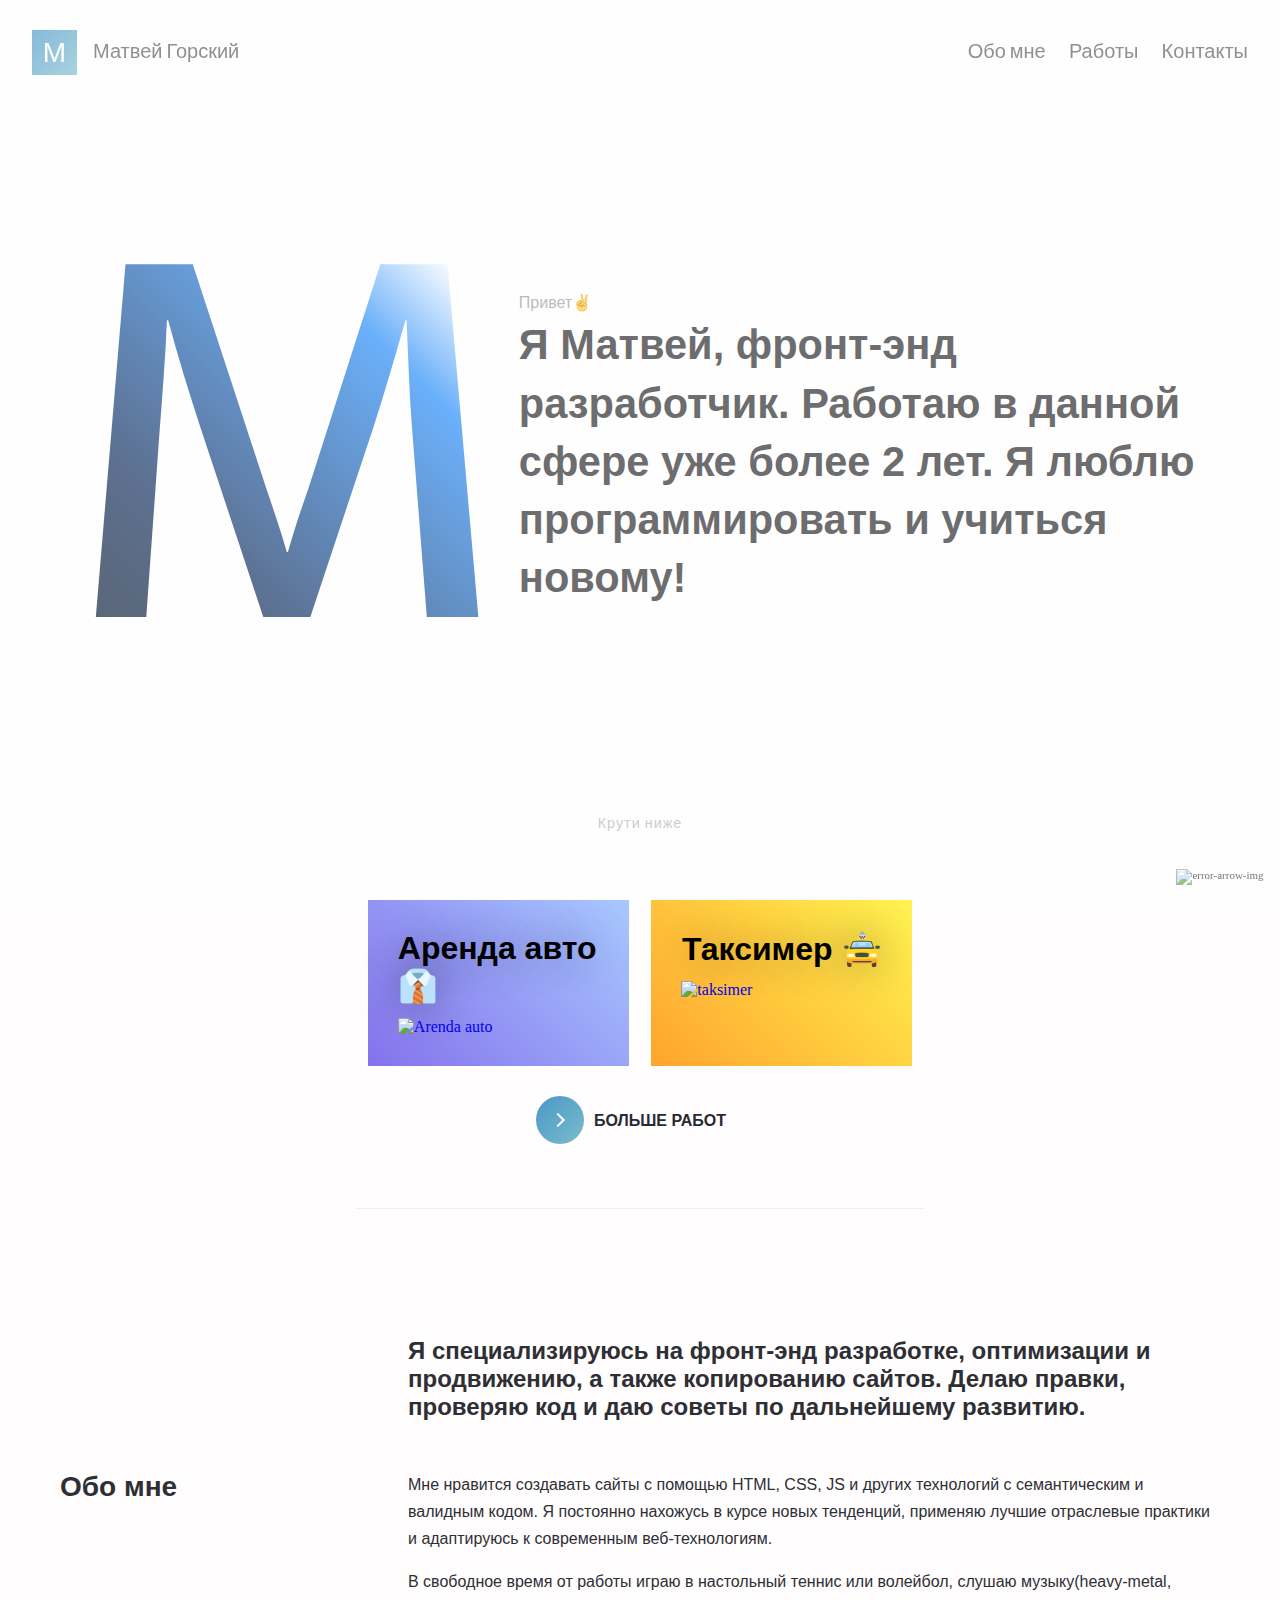
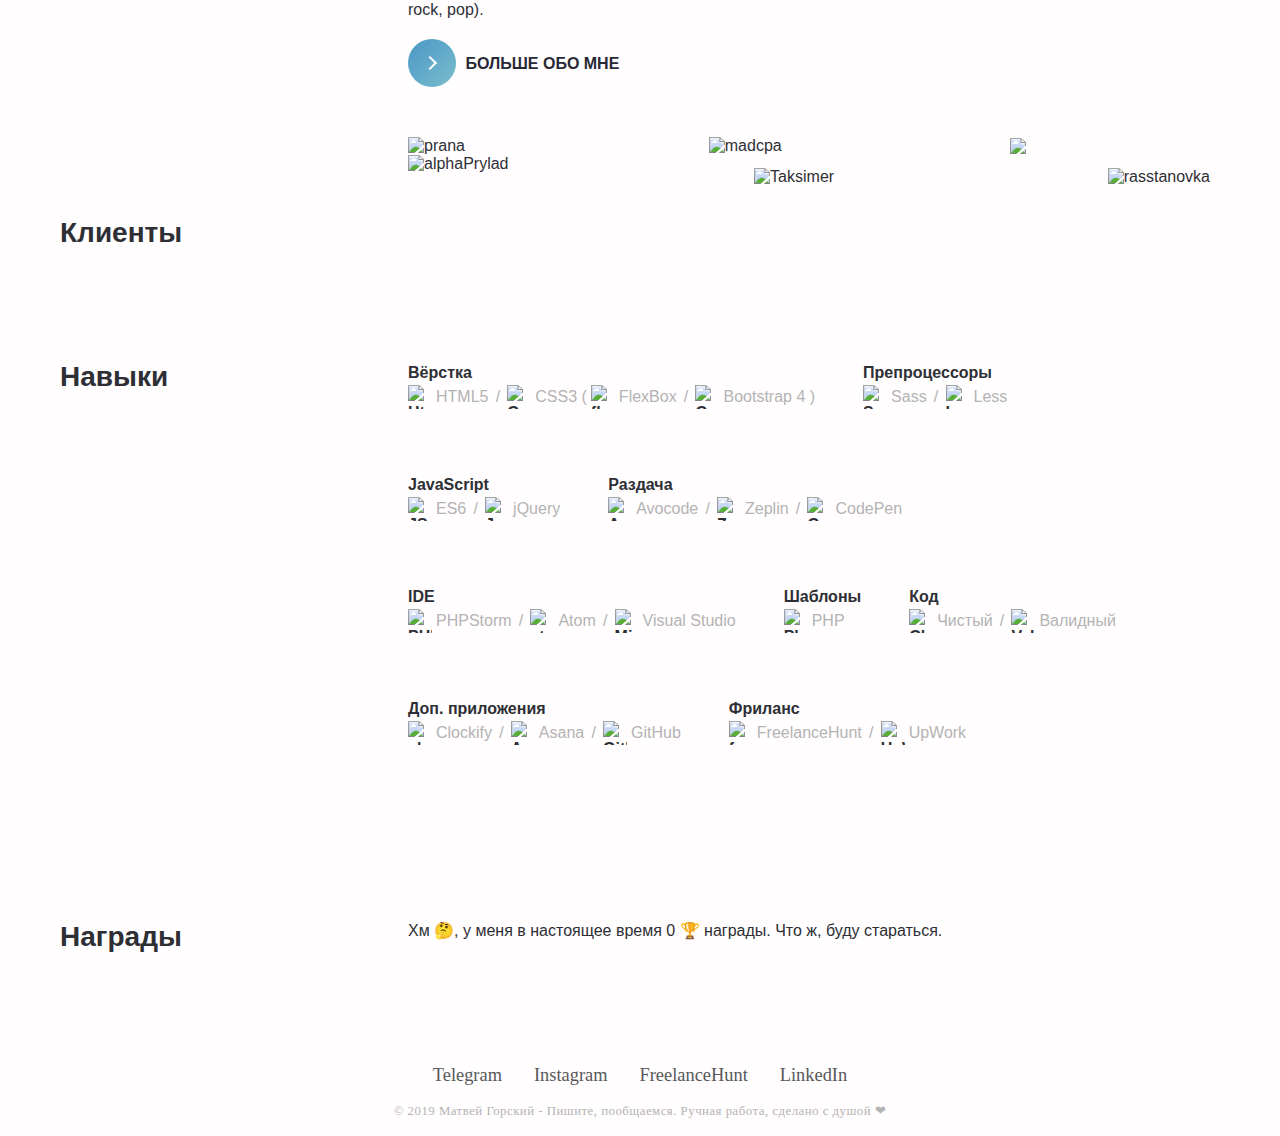
==== index.html @ 9aa13c9b "Update index.html" ====
<!DOCTYPE html>
<html lang="en">
<head>
    <meta charset="UTF-8">
    <meta name="viewport" content="width=device-width, initial-scale=1.0">
    <meta http-equiv="X-UA-Compatible" content="ie=edge">
    <title>Matvey Gorskiy</title>
    <link rel="stylesheet" href="js/animation/revealator.css">
    <link rel="stylesheet" href="styles/css/main.css">
    <script src="https://ajax.googleapis.com/ajax/libs/jquery/1.11.0/jquery.min.js"></script>   
    <script>
    $(window).on('load', function () {
    $preloader = $('.preloader-main'),
    $loader = $preloader.find('.preloader');
    $loader.fadeOut();
    $preloader.delay(350).fadeOut('slow');
  });
    </script>

    <script src="js/main.js"></script> 
</head>
<body>
    <div class="preloader-main">
        <div class="preloader">
            <div class="item-1"></div>
            <div class="item-2"></div>
            <div class="item-3"></div>
            <div class="item-4"></div>
            <div class="item-5"></div>
        </div>
    </div>
              
    <div class="container"> 
        <section class="main-section">
            <header class="header" id="header">
                <div class="logo revealator-slideright revealator-delay2">
                    <a href="index.html" class="logo_link header_link">
                        <div class="logo_image">
                            <span >M</span>
                        </div>
                        <p class="logo_name">Матвей <span class="logo-name__hidden">Горский</span></p>
                    </a>
                </div>
                <nav class="nav revealator-slideleft revealator-delay2">
                    <ul class="nav-ul">
                        <li class="nav-ul_item"><a class="nav-ul_link header_link" href="about.html">Обо мне</a></li>
                        <li class="nav-ul_item"><a class="nav-ul_link header_link" href="works.html">Работы</a></li>
                        <li class="nav-ul_item"><a class="nav-ul_link header_link" href="contact.html">Контакты</a></li>
                    </ul>
                </nav>
            </header>
            <section class="section section-main">
                <div class="sign revealator-slidedown revealator-once revealator-delay4">
                    <span class="sign__word">M</span>
                </div>
                <div class="section-main_text-block revealator-slideup revealator-delay8">
                    <p class="text-grey">Привет✌️</p>
                    <p class="section-main_text">Я Матвей, фронт-энд разработчик. Работаю в данной сфере уже более 2 лет. Я люблю программировать и учиться новому!</p>
                </di v>
                <p class="scroll-down-text text-grey">Крути ниже</p>
            </section>
           
        </section>
        <section class="section-portfolio">
            
            <div class="works">
                <div class="works_item works_item__dark revealator-slidedown revealator-once">
                    <a href="http://arendauto.zzz.com.ua/" target="_blank" class="works-link">
                        <h3 class="works_describe">Аренда авто 👔</h3>
                        <img class="image-portfolio image-portfolio-first" src="img/laptop.png" alt="Arenda auto">
                    </a>
                </div>
                 <div class="works_item works_item__light revealator-slidedown revealator-once">
                    <a href="http://taksimerr.zzz.com.ua/" target="_blank" class="works-link">
                        <h3 class="works_describe">Таксимер 🚖</h3>
                        <img class="image-portfolio image-portfolio-sec" src="img/s-portf.png" alt="taksimer">
                    </a>
                </div>
            </div>
            <button class="learn-more revealator-slideleft revealator-delay# revealator-once">
                <div class="circle">
                <span class="icon arrow"></span>
                </div>
                <a href="works.html" class="button-text">Больше работ</a>
            </button> 
        </section>
        <section class="info">
            <article class="info-item specialise revealator-slidedown revealator-once">
                <h2>Я специализируюсь на фронт-энд разработке, оптимизации и продвижению, а также копированию сайтов. Делаю правки, проверяю код и даю советы по дальнейшему развитию.</h2>
            </article>
            <article class="info-item info-item-about">
                <div class="info-headline">
                    <h3 class="info-headline_text">Обо мне</h3>
                </div>
                <div class="info-content revealator-slidedown revealator-once">
                    <p class="info-content_text">Мне нравится создавать сайты с помощью HTML, CSS, JS и других технологий с семантическим и валидным кодом. Я постоянно нахожусь в курсе новых тенденций, применяю лучшие отраслевые практики и адаптируюсь к современным веб-технологиям.</p>
                    <p class="info-content_text">В свободное время от работы играю в настольный теннис или волейбол, слушаю музыку(heavy-metal, rock, pop).</p>
                    <button class="learn-more button-about revealator-slidedown revealator-once">
                        <div class="circle">
                        <span class="icon arrow"></span>
                        </div>
                        <a href="about.html" class="button-text">Больше обо мне</a>
                    </button> 
                </div>
            </article>
            <article class="info-item info-item__padding">
                <div class="info-headline">
                    <h3 class="info-headline_text info-headline_text-clients">Клиенты</h3>
                </div>
                <div class="info-content">
                    <div class="info-clients revealator-slidedown revealator-once">
                        <img class="clients-image" src="img/logo-dark.svg" alt="prana">
                        <img class="clients-image" src="img/madcpa.png" alt="madcpa">
                        <img class="clients-image" src="img/freelancehunt-ru-ua.png">
                    </div>
                    <div class="info-clients revealator-slidedown revealator-once">
                        <img class="clients-image alphaprylad-image" src="img/alphaPrylad.png" alt="alphaPrylad">
                        <img class="clients-image" src="img/taksimer.png" alt="Taksimer">
                        <img class="clients-image clients-image__w-auto" src="img/rasstanovka.png" alt="rasstanovka">
                    </div>  
                </div>
            </article>
            <article class="info-item info-item__padding">
                <div class="info-headline">
                    <h3 class="info-headline_text">Навыки</h3>
                </div>
                <div class="info-content-skills">
                    <div class="info-skills_item revealator-slidedown revealator-once">
                        <p>Вёрстка</p>
                        <div class="skills-block">
                            <img class="info-skills_image" src="img/HTML5_logo_black.svg" alt="Html">
                            <p class="skills-block_text skills-block_text__slash">HTML5</p>
                            <img class="info-skills_image" src="img/CSS3_logo_and_wordmark.svg" alt="Css">
                            <p class="skills-block_text">CSS3 ( </p>
                            <img class="info-skills_image flexbox-icon" src="img/flexbox.png" alt="flexbox">
                            <p class="skills-block_text skills-block_text__slash flexbox-text"> FlexBox</p>
                            <img class="info-skills_image" src="img/bootstrap.svg" alt="Css">
                            <p class="skills-block_text">Bootstrap 4 )</p>
                        </div>
                    </div>
                    <div class="info-skills_item revealator-slidedown revealator-once">
                        <p>Препроцессоры</p>
                        <div class="skills-block">
                            <img class="info-skills_image" src="img/sass.svg" alt="Sass">
                            <p class="skills-block_text skills-block_text__slash">Sass</p>
                            <img class="info-skills_image" src="img/LESS_Logo.svg.png" alt="Less">
                            <p class="skills-block_text">Less</p>
                        </div>
                    </div>
                    <div class="info-skills_item revealator-slidedown revealator-once">
                        <p>JavaScript</p>
                        <div class="skills-block">
                            <img class="info-skills_image" src="img/javascript.svg" alt="JS">
                            <p class="skills-block_text skills-block_text__slash">ES6</p>
                            <img class="info-skills_image" src="img/jquery.svg" alt="Jquery">
                            <p class="skills-block_text">jQuery</p>
                        </div>
                    </div>
                    <div class="info-skills_item revealator-slidedown revealator-once">
                        <p>Раздача</p>
                        <div class="skills-block">
                            <img class="info-skills_image" src="img/avocode.svg" alt="Avocode">
                            <p class="skills-block_text skills-block_text__slash">Avocode</p>
                            <img class="info-skills_image" src="img/zeplin.svg" alt="Zeplin">
                            <p class="skills-block_text skills-block_text__slash">Zeplin</p>
                            <img class="info-skills_image" src="img/codepen.svg" alt="CodePen">
                            <p class="skills-block_text">CodePen</p>
                        </div>
                    </div>
                    <div class="info-skills_item revealator-slidedown revealator-once">
                        <p>IDE</p>
                        <div class="skills-block">
                            <img class="info-skills_image" src="img/phpstorm.svg" alt="PHPStorm">
                            <p class="skills-block_text skills-block_text__slash">PHPStorm</p>
                            <img class="info-skills_image" src="img/atom.svg" alt="atom">
                            <p class="skills-block_text skills-block_text__slash">Atom</p>
                            <!-- <img class="info-skills_image" src="img/PyCharm_Logo.svg.png" alt="PyCharm">
                            <p class="skills-block_text skills-block_text__slash">PyCharm</p> -->
                            <img class="info-skills_image" src="img/Microsoft-Visual-Studio-icon.png" alt="Microsoft-Visual-Studio">
                            <p class="skills-block_text">Visual Studio</p>
                        </div>
                        
                    </div>
                    <div class="info-skills_item revealator-slidedown revealator-once">
                        <p>Шаблоны</p>
                        <div class="skills-block">
                            <img class="info-skills_image" src="img/php_PNG27.png" alt="Php">
                            <p class="skills-block_text">PHP</p>
                          
                        </div>
                    </div>
                    <div class="info-skills_item revealator-slidedown revealator-once">
                        <p>Код</p>
                        <div class="skills-block">
                            <img class="info-skills_image" src="img/3409506.svg" alt="Clean">
                            <p class="skills-block_text skills-block_text__slash">Чистый</p>
                            <img class="info-skills_image" src="img/w3.svg" alt="Valid">
                            <p class="skills-block_text">Валидный </p>                            
                        </div>
                    </div>
                    <div class="info-skills_item revealator-slidedown revealator-once">
                        <p>Доп. приложения</p>
                        <div class="skills-block">
                            <img class="info-skills_image" src="img/clockify-mark-blue.png" alt="clockify">
                            <p class="skills-block_text skills-block_text__slash">Clockify</p>
                            <img class="info-skills_image" src="img/asana-logo-logo-png-transparent.png" alt="Asana">
                            <p class="skills-block_text skills-block_text__slash">Asana</p>
                            <img class="info-skills_image" src="img/Octicons-mark-github.svg" alt="GitHub">
                            <p class="skills-block_text">GitHub</p>
                        </div>
                    </div>
                    <div class="info-skills_item revealator-slidedown revealator-once">
                        <p>Фриланс</p>
                        <div class="skills-block">
                            <img class="info-skills_image" src="img/YYfC8Rom.png" alt="freelancehunt">
                            <p class="skills-block_text skills-block_text__slash">FreelanceHunt</p>       
                            <img class="info-skills_image" src="img/79-upwork-2-512.png" alt="UpWork">
                            <p class="skills-block_text">UpWork</p>            
                        </div>
                    </div>
                </div>
            </article>
            <article class="info-item info-item__padding">
                <div class="info-headline">
                    <h3 class="info-headline_text">Награды</h3>
                </div>
                <div class="info-content revealator-slidedown revealator-once">
                   <p>Хм 🤔, у меня в настоящее время 0 🏆 награды. Что ж, буду стараться.</p>
                </div>
            </article>
        </section>
        <footer class="footer">
            <ul class="footer_link-block">
                <li class="footer_item"><a class="footer_link" target="_blank" href="https://t.me/DoodgeMatvey">Telegram</a></li>
                <li class="footer_item"><a class="footer_link" target="_blank" href="https://www.instagram.com/belov.matvei/?hl=ru">Instagram</a></li>
                <li class="footer_item"><a class="footer_link" target="_blank" href="https://freelancehunt.com/freelancer/Matvey_Belov.html?r=mWga5">FreelanceHunt</a></li>
                <li class="footer_item"><a class="footer_link" target="_blank" href="https://www.linkedin.com/in/%D0%BC%D0%B0%D1%82%D0%B2%D0%B5%D0%B9-%D0%B3%D0%BE%D1%80%D1%81%D0%BA%D0%B8%D0%B9-206b37176/">LinkedIn</a></li>
            </ul>
            <p class="footer_copyright">© 2019 Матвей Горский - Пишите, пообщаемся. Ручная работа, сделано с душой ❤</p>
        </footer>
        
    </div>

   
    <div id="toTop" title="Наверх" style="display: block;"> <img class="arrow-to-top" src="img/w512h5121390846468upcircular512.png" alt="error-arrow-img"> </div>
    <script src="js/animation/revealator.js"></script>
</body>
</html>
---- styles/css/main.css ----
@charset "UTF-8";
@import url("https://fonts.googleapis.com/css?family=Mukta:700");
@import url('https://fonts.googleapis.com/css?family=Montserrat&display=swap" rel="stylesheet"');
@font-face {
  font-family: Renogare;
  /* Имя шрифта */
  src: url("../../fonts/Renogare-Regular.otf");
  /* Путь к файлу со шрифтом */
}
html {
  -webkit-box-sizing: border-box;
  -moz-box-sizing: border-box;
  box-sizing: border-box;
}

*, *:before, *:after {
  -webkit-box-sizing: inherit;
  -moz-box-sizing: inherit;
  box-sizing: inherit;
}

body {
  width: 100%;
  height: 100%;
  display: flex;
  flex-direction: column;
  align-items: center;
  background: #fffdfd;
}

body, ul, li, p, h1, h2, h3, h4, h5, h6, header, main {
  margin: 0;
  padding: 0;
  padding-inline-start: 0;
  border: none;
  margin-block-start: 0;
  margin-block-end: 0;
}

.container {
  display: -webkit-box;
  display: -moz-box;
  display: -ms-flexbox;
  display: -webkit-flex;
  display: flex;
  -webkit-flex-direction: column;
  -moz-flex-direction: column;
  flex-direction: column;
  align-items: center;
  max-width: 1340px;
  padding: 0 20px;
  height: auto;
  width: 100%;
  overflow: hidden;
}

.main-section {
  width: 100%;
  height: auto;
}

.preloader-main {
  background: #fff;
  overflow: hidden;
  position: fixed;
  top: 0;
  left: 0;
  display: flex;
  align-items: center;
  justify-content: center;
  right: 0;
  bottom: 0;
  z-index: 9999;
  animation-delay: 1s;
}

.preloader {
  display: flex;
  justify-content: center;
  align-items: center;
  height: 100vh;
  overflow: hidden;
  animation-delay: 1s;
  margin-top: 0vh;
}

.item-1 {
  width: 20px;
  height: 20px;
  background: #f583a1;
  border-radius: 50%;
  background-color: #eed968;
  margin: 7px;
  display: flex;
  justify-content: center;
  align-items: center;
}
@keyframes scale {
  0% {
    transform: scale(1);
  }
  50%, 75% {
    transform: scale(2.5);
  }
  78%, 100% {
    opacity: 0;
  }
}
.item-1:before {
  content: "";
  width: 20px;
  height: 20px;
  border-radius: 50%;
  background-color: #eed968;
  opacity: 0.7;
  animation: scale 2s infinite cubic-bezier(0, 0, 0.49, 1.02);
  animation-delay: 200ms;
  transition: 0.5s all ease;
  transform: scale(1);
}

.item-2 {
  width: 20px;
  height: 20px;
  background: #f583a1;
  border-radius: 50%;
  background-color: #eece68;
  margin: 7px;
  display: flex;
  justify-content: center;
  align-items: center;
}
@keyframes scale {
  0% {
    transform: scale(1);
  }
  50%, 75% {
    transform: scale(2.5);
  }
  78%, 100% {
    opacity: 0;
  }
}
.item-2:before {
  content: "";
  width: 20px;
  height: 20px;
  border-radius: 50%;
  background-color: #eece68;
  opacity: 0.7;
  animation: scale 2s infinite cubic-bezier(0, 0, 0.49, 1.02);
  animation-delay: 400ms;
  transition: 0.5s all ease;
  transform: scale(1);
}

.item-3 {
  width: 20px;
  height: 20px;
  background: #f583a1;
  border-radius: 50%;
  background-color: #eec368;
  margin: 7px;
  display: flex;
  justify-content: center;
  align-items: center;
}
@keyframes scale {
  0% {
    transform: scale(1);
  }
  50%, 75% {
    transform: scale(2.5);
  }
  78%, 100% {
    opacity: 0;
  }
}
.item-3:before {
  content: "";
  width: 20px;
  height: 20px;
  border-radius: 50%;
  background-color: #eec368;
  opacity: 0.7;
  animation: scale 2s infinite cubic-bezier(0, 0, 0.49, 1.02);
  animation-delay: 600ms;
  transition: 0.5s all ease;
  transform: scale(1);
}

.item-4 {
  width: 20px;
  height: 20px;
  background: #f583a1;
  border-radius: 50%;
  background-color: #eead68;
  margin: 7px;
  display: flex;
  justify-content: center;
  align-items: center;
}
@keyframes scale {
  0% {
    transform: scale(1);
  }
  50%, 75% {
    transform: scale(2.5);
  }
  78%, 100% {
    opacity: 0;
  }
}
.item-4:before {
  content: "";
  width: 20px;
  height: 20px;
  border-radius: 50%;
  background-color: #eead68;
  opacity: 0.7;
  animation: scale 2s infinite cubic-bezier(0, 0, 0.49, 1.02);
  animation-delay: 800ms;
  transition: 0.5s all ease;
  transform: scale(1);
}

.item-5 {
  width: 20px;
  height: 20px;
  background: #f583a1;
  border-radius: 50%;
  background-color: #ee8c68;
  margin: 7px;
  display: flex;
  justify-content: center;
  align-items: center;
}
@keyframes scale {
  0% {
    transform: scale(1);
  }
  50%, 75% {
    transform: scale(2.5);
  }
  78%, 100% {
    opacity: 0;
  }
}
.item-5:before {
  content: "";
  width: 20px;
  height: 20px;
  border-radius: 50%;
  background-color: #ee8c68;
  opacity: 0.7;
  animation: scale 2s infinite cubic-bezier(0, 0, 0.49, 1.02);
  animation-delay: 1000ms;
  transition: 0.5s all ease;
  transform: scale(1);
}

.header {
  display: -moz-box;
  display: -ms-flexbox;
  display: -webkit-flex;
  display: flex;
  -webkit-flex-direction: row;
  -moz-flex-direction: row;
  flex-direction: row;
  justify-content: space-between;
  align-items: center;
  position: fixed;
  top: 0;
  left: 0;
  right: 0;
  padding: 1.85rem 2rem;
  background: transparent;
  z-index: 10;
  font-size: 1.25rem;
  font-weight: 400;
  font-family: "Mukta", sans-serif;
  -webkit-transition: top 1s;
  transition: top 0.5s;
}

.header .header_link {
  text-decoration: none;
  color: #58585a;
}
.header .header_link:hover {
  color: #58585a;
}

.logo_link {
  display: -moz-box;
  display: -ms-flexbox;
  display: -webkit-flex;
  display: flex;
  -webkit-flex-direction: row;
  -moz-flex-direction: row;
  flex-direction: row;
  align-items: center;
  justify-content: center;
}

.logo_image {
  display: -moz-box;
  display: -ms-flexbox;
  display: -webkit-flex;
  display: flex;
  -webkit-flex-direction: row;
  -moz-flex-direction: row;
  flex-direction: row;
  align-items: center;
  justify-content: center;
  color: #fff;
  font-weight: 500;
  font-size: 1.75rem;
  font-family: sans-serif;
  width: 45px;
  height: 45px;
  -webkit-transform-style: preserve-3d;
  transform-style: preserve-3d;
  margin-right: 1rem;
  background: #f2f2f2;
}
.logo_image:hover {
  border-radius: 30px;
  transition: all 0.5s linear;
}

.logo_image span {
  -webkit-transform: translateZ(20px);
  transform: translateZ(20px);
  padding-top: 0.1rem;
}

.logo_image:before {
  -moz-position: absolute;
  -ms-position: absolute;
  position: absolute;
  content: "";
  left: 0;
  top: 0;
  -ms-left: 30px;
  -ms-top: 30px;
  right: 0;
  bottom: 0;
  width: 45px;
  height: 45px;
  transition: right 0.25s;
  background: linear-gradient(-45deg, #7abdcc, #4b97c7);
}

.nav-ul {
  display: flex;
}

.nav-ul .nav-ul_item {
  list-style-type: none;
  cursor: pointer;
  margin-left: 1.45rem;
}

.section-main {
  display: -moz-box;
  display: -ms-flexbox;
  display: -webkit-flex;
  display: flex;
  -webkit-flex-direction: row;
  -moz-flex-direction: row;
  flex-direction: row;
  align-items: center;
  justify-content: center;
  height: 100vh;
  width: 100%;
  font-family: "Mukta", sans-serif;
  font-size: 1rem;
  line-height: 1.5;
  max-width: 1340px;
}

.section-main_block {
  display: -moz-box;
  display: -ms-flexbox;
  display: -webkit-flex;
  display: flex;
  -webkit-flex-direction: row;
  -moz-flex-direction: row;
  flex-direction: row;
  justify-content: space-between;
  align-items: center;
  width: 100%;
}

.section-main_text-block {
  width: 65%;
}

.section-main_text {
  font-size: 2.9rem;
  max-width: 100%;
  margin: 0;
  line-height: 1.4;
  font-family: sans-serif;
  font-weight: 600;
  color: #242427;
}

.text-grey {
  color: #999898;
}

.sign {
  padding-right: 0.3rem;
  min-height: 100%;
  display: -webkit-box;
  display: -moz-box;
  display: -ms-flexbox;
  display: -webkit-flex;
  display: flex;
  -webkit-flex-direction: column;
  -moz-flex-direction: column;
  flex-direction: column;
  justify-content: center;
  align-items: center;
}
.sign__word {
  background-size: 100%;
  background: linear-gradient(45deg, #07142a 10%, #0b295a 33%, #2088f8 70%, white 85%);
  -webkit-background-clip: text;
  -webkit-text-fill-color: transparent;
  font-size: 35rem;
  text-align: center;
  line-height: 1;
  color: #c6e2ff;
  -webkit-user-select: none;
  -moz-user-select: none;
  -ms-user-select: none;
  user-select: none;
}

/*-- Animation Keyframes --*/
@keyframes neon {
  0% {
    background: linear-gradient(90deg, #0B2349 30%, rgba(255, 0, 0, 0)) 60%, red;
    -webkit-background-clip: text;
    opacity: 0.5;
  }
  100% {
    background: linear-gradient(90deg, #0B2349 30%, rgba(255, 0, 0, 0)) 60%, red;
    -webkit-background-clip: text;
    opacity: 1;
  }
}
.scroll-down-text {
  position: absolute;
  left: 0;
  right: 0;
  bottom: 4rem;
  font-size: 0.9rem;
  color: #b4b3b4;
  text-align: center;
  margin: 0;
  letter-spacing: 1px;
}

.image-portfolio {
  width: 40%;
  height: auto;
}

.section-portfolio {
  display: -webkit-box;
  display: -moz-box;
  display: -ms-flexbox;
  display: -webkit-flex;
  display: flex;
  -webkit-flex-direction: column;
  -moz-flex-direction: column;
  flex-direction: column;
  align-items: center;
  margin-bottom: 8rem;
  padding-bottom: 4rem;
  border-bottom: 0.0625rem solid #efeded;
}

.works {
  display: -moz-box;
  display: -ms-flexbox;
  display: -webkit-flex;
  display: flex;
  -webkit-flex-direction: row;
  -moz-flex-direction: row;
  flex-direction: row;
  justify-content: space-around;
  height: auto;
  padding-bottom: 30px;
}

.works_item {
  width: 46%;
  height: auto;
}

.works-link {
  display: -webkit-box;
  display: -moz-box;
  display: -ms-flexbox;
  display: -webkit-flex;
  display: flex;
  -webkit-flex-direction: column;
  -moz-flex-direction: column;
  flex-direction: column;
  align-items: center;
  text-decoration: none;
  padding: 30px;
}

.image-portfolio {
  width: 100%;
  height: auto;
}

.image-hover {
  padding-top: 30px;
  transform: scale(1.18);
  transition: all 0.7s linear;
}

.image-leave {
  padding-top: 0;
  transform: scale(1);
  transition: all 0.3s linear;
}

.works_item__dark {
  background: linear-gradient(45deg, #8472ec, #a8c8ff);
}

.works_item__light {
  background: linear-gradient(45deg, #ffa42d, #fff350);
}

.works_describe {
  font-size: 2rem;
  font-weight: 600;
  color: #000;
  text-shadow: 0 0 40px rgba(0, 0, 0, 0.35);
  padding-bottom: 0.8rem;
  font-family: cursive, sans-serif, Arial, Helvetica;
}

.learn-more {
  position: relative;
  display: inline-block;
  cursor: pointer;
  outline: none;
  border: 0;
  vertical-align: middle;
  text-decoration: none;
  background: transparent;
  padding: 0;
  font-size: inherit;
  font-family: sans-serif, Arial, Helvetica;
  width: 13rem;
  height: auto;
}
.learn-more .circle {
  transition: all 0.45s cubic-bezier(0.65, 0, 0.076, 1);
  position: relative;
  margin: 0;
  width: 3rem;
  height: 3rem;
  background: linear-gradient(-45deg, #7abdcc, #4b97c7);
  border-radius: 1.625rem;
}
.learn-more .circle .icon {
  transition: all 0.45s cubic-bezier(0.65, 0, 0.076, 1);
  position: absolute;
  top: 0;
  bottom: 0;
  margin: auto;
  background: #fff;
}
.learn-more .circle .icon.arrow {
  transition: all 0.45s cubic-bezier(0.65, 0, 0.076, 1);
  left: 0.625rem;
  width: 1.125rem;
  height: 0.125rem;
  background: none;
}
.learn-more .circle .icon.arrow::before {
  position: absolute;
  content: "";
  top: -0.25rem;
  right: 0.0625rem;
  width: 0.625rem;
  height: 0.625rem;
  border-top: 0.125rem solid #fff;
  border-right: 0.125rem solid #fff;
  transform: rotate(45deg);
}
.learn-more:hover .circle {
  width: 100%;
}
.learn-more:hover .circle .icon.arrow {
  background: #fff;
  transform: translate(1rem, 0);
}
.learn-more:hover .button-text {
  color: #fff;
}
.learn-more .button-text {
  transition: all 0.45s cubic-bezier(0.65, 0, 0.076, 1);
  position: absolute;
  top: 0;
  left: 0;
  right: 0;
  bottom: 0;
  padding: 0.75rem 0;
  margin: 0 0 0 2.5rem;
  color: #282936;
  font-weight: 700;
  line-height: 1.6;
  text-align: center;
  text-transform: uppercase;
  text-decoration: none;
}

.button-about {
  width: 14.8rem;
}
.button-about .button-text {
  margin: 0 0 0 2rem;
}

.info {
  display: -webkit-box;
  display: -moz-box;
  display: -ms-flexbox;
  display: -webkit-flex;
  display: flex;
  -webkit-flex-direction: column;
  -moz-flex-direction: column;
  flex-direction: column;
  align-items: flex-start;
  width: 100%;
  color: #2e2f35;
  font-size: 1rem;
  font-family: sans-serif, Arial, Helvetica;
}

.info-item {
  padding-bottom: 50px;
}

.info-headline {
  width: 30%;
}

.info-headline_text {
  font-size: 1.75rem;
  font-weight: 600;
}

.info-item {
  display: -moz-box;
  display: -ms-flexbox;
  display: -webkit-flex;
  display: flex;
  -webkit-flex-direction: row;
  -moz-flex-direction: row;
  flex-direction: row;
  width: 100%;
}

.specialise {
  align-self: flex-end;
  width: 70%;
}

.info-content {
  display: -webkit-box;
  display: -moz-box;
  display: -ms-flexbox;
  display: -webkit-flex;
  display: flex;
  -webkit-flex-direction: column;
  -moz-flex-direction: column;
  flex-direction: column;
  width: 70%;
}

.info-content_text {
  padding-bottom: 1rem;
  line-height: 1.7;
}

.info-clients {
  display: -moz-box;
  display: -ms-flexbox;
  display: -webkit-flex;
  display: flex;
  -webkit-flex-direction: row;
  -moz-flex-direction: row;
  flex-direction: row;
  width: 100%;
  justify-content: space-between;
  align-items: center;
}

.clients-image {
  height: auto;
  width: 25%;
}

.alphaprylad-image {
  width: 193px;
  height: 45px;
}

.info-headline_text-clients {
  padding-top: 5rem;
}

.clients-image__w-auto {
  width: auto;
}

.info-content-skills {
  display: -moz-box;
  display: -ms-flexbox;
  display: -webkit-flex;
  display: flex;
  -webkit-flex-direction: row;
  -moz-flex-direction: row;
  flex-direction: row;
  flex-wrap: wrap;
  width: 70%;
}

.info-skills_item {
  line-height: 1.5;
  display: -webkit-box;
  display: -moz-box;
  display: -ms-flexbox;
  display: -webkit-flex;
  display: flex;
  -webkit-flex-direction: column;
  -moz-flex-direction: column;
  flex-direction: column;
  margin-bottom: 4rem;
  margin-right: 3rem;
  font-weight: 600;
  color: #2e2f35;
}

.info-skills_image {
  display: block;
  height: 24px;
  width: 24px;
  margin: 0 0.25rem 0 0;
}

.flexbox-icon, .flexbox-text {
  margin: 0 0 0 0.25rem;
}

.skills-block {
  display: -moz-box;
  display: -ms-flexbox;
  display: -webkit-flex;
  display: flex;
  -webkit-flex-direction: row;
  -moz-flex-direction: row;
  flex-direction: row;
}

.skills-block_text {
  color: #b4b3b4;
  font-weight: normal;
}

.skills-block_text__slash::after {
  content: "/";
  margin: 0 0.45rem;
}

.info-item__padding {
  padding-bottom: 7rem;
}

.footer {
  display: -webkit-box;
  display: -moz-box;
  display: -ms-flexbox;
  display: -webkit-flex;
  display: flex;
  -webkit-flex-direction: column;
  -moz-flex-direction: column;
  flex-direction: column;
  align-items: center;
  padding: 4, 5 0 0 0;
}

.footer_link-block {
  display: -moz-box;
  display: -ms-flexbox;
  display: -webkit-flex;
  display: flex;
  -webkit-flex-direction: row;
  -moz-flex-direction: row;
  flex-direction: row;
  align-items: center;
  list-style-type: none;
}

.footer_item {
  padding: 0 1rem;
}

.footer_link {
  text-decoration: none;
  color: #58585a;
  font-size: 1.15rem;
}
.footer_link:hover {
  color: #4b97c7;
  transition: all 0.2s linear;
}

.logo_name:hover {
  background: -webkit-linear-gradient(left, #58585a, #E97639, #792042, #67e8ff);
  background: linear-gradient(left, #58585a, #E97639, #792042, #67e8ff);
  background-size: 3200px 200px;
  color: transparent;
  -webkit-background-clip: text;
  -webkit-animation: animate-logo;
  -webkit-animation-delay: 0;
  -webkit-animation-duration: 4s;
  -webkit-animation-timing-function: linear;
  -webkit-animation-fill-mode: forwards;
  transition: font-size 500ms ease-in-out;
}

@-webkit-keyframes animate-logo {
  0% {
    background-position: 0 3200px;
  }
  100% {
    background-position: 3200px 0;
  }
}
.footer_copyright {
  padding: 1rem 0;
  font-size: 0.8rem;
  line-height: 1.45;
  letter-spacing: 0.5px;
  color: #b4b3b4;
}

.contact {
  display: -webkit-box;
  display: -moz-box;
  display: -ms-flexbox;
  display: -webkit-flex;
  display: flex;
  -webkit-flex-direction: column;
  -moz-flex-direction: column;
  flex-direction: column;
  align-items: center;
  color: #2e2f35;
  font-family: sans-serif, Arial, Helvetica;
}

.section-padding {
  padding-top: 6rem;
}

.footer-contact {
  padding-top: 4.5rem;
}

.main-title_headline {
  position: relative;
  font-size: 3rem;
  line-height: 3.5rem;
  font-weight: 600;
  padding: 9.2rem 0 5.5rem 0rem;
}

.contact_text {
  text-align: center;
  width: 75%;
  line-height: 1.7;
  font-size: 1.75rem;
  padding-bottom: 2rem;
  z-index: 1;
}

.main-title-block {
  padding-bottom: 1.5rem;
  font-size: 10vw;
}

.word {
  position: absolute;
  top: 28%;
  left: 0;
  right: 0;
  margin: 0;
  -webkit-transform: translateY(-50%);
  transform: translateY(-50%);
  color: #f9f7f4;
  font-family: Renogare, sans-serif;
  font-weight: 600;
  text-align: center;
  line-height: 1;
  letter-spacing: 1.5vw;
  text-transform: uppercase;
  z-index: 0;
  -moz-user-select: none;
  -ms-user-select: none;
  user-select: none;
}

.char {
  display: inline-block;
  -webkit-animation: slide-in 1s cubic-bezier(0.5, 0, 0.5, 1) both;
  animation: slide-in 1s cubic-bezier(0.5, 0, 0.5, 1) both;
  -webkit-animation-duration: calc(.8s + 0.12s*var(--char-index));
  animation-duration: calc(.8s + 0.12s*var(--char-index));
  -webkit-animation-delay: calc(100ms*var(--char-index));
  animation-delay: calc(100ms*var(--char-index));
}

.email-button {
  width: 14rem;
}

.email-button .button-text {
  padding: 0;
  top: -2px;
}

.email-icon {
  position: relative;
  font-size: 1.8rem;
  margin-bottom: -20px;
  top: 20px;
  top: 3px;
}

#toTop {
  width: 100px;
  text-align: center;
  padding: 5px;
  position: fixed;
  bottom: 10px;
  right: 10px;
  cursor: pointer;
  display: none;
  color: #333;
  font-family: verdana;
  font-size: 11px;
}

.arrow-to-top {
  width: 50px;
}

.about {
  display: -webkit-box;
  display: -moz-box;
  display: -ms-flexbox;
  display: -webkit-flex;
  display: flex;
  -webkit-flex-direction: column;
  -moz-flex-direction: column;
  flex-direction: column;
  align-items: center;
  color: #2e2f35;
  padding-top: 3.9rem;
  font-family: sans-serif, Arial, Helvetica;
}

.word__padding {
  top: 24.5%;
}

.about-content {
  display: -webkit-box;
  display: -moz-box;
  display: -ms-flexbox;
  display: -webkit-flex;
  display: flex;
  -webkit-flex-direction: column;
  -moz-flex-direction: column;
  flex-direction: column;
  align-items: center;
  width: 100%;
  height: auto;
  padding-top: 3rem;
}

.about-content_item {
  display: -moz-box;
  display: -ms-flexbox;
  display: -webkit-flex;
  display: flex;
  -webkit-flex-direction: row;
  -moz-flex-direction: row;
  flex-direction: row;
  justify-content: center;
  align-items: center;
  height: 300px;
  width: 70%;
  margin-bottom: 8rem;
}

.about-content_title {
  font-weight: 600;
  font-size: 1.5rem;
  padding-bottom: 1rem;
}

.video {
  width: 49%;
  height: auto;
}

.bout-content_text {
  color: #909090;
}

.text-left {
  padding-left: 2.5rem;
  text-align: left;
}

.text-right {
  padding-right: 2.5rem;
  text-align: right;
}

.portfolio {
  display: -webkit-box;
  display: -moz-box;
  display: -ms-flexbox;
  display: -webkit-flex;
  display: flex;
  -webkit-flex-direction: column;
  -moz-flex-direction: column;
  flex-direction: column;
  align-items: center;
  color: #2e2f35;
  font-family: sans-serif, Arial, Helvetica;
}

.portfolio-main {
  display: -webkit-box;
  display: -moz-box;
  display: -ms-flexbox;
  display: -webkit-flex;
  display: flex;
  -webkit-flex-direction: column;
  -moz-flex-direction: column;
  flex-direction: column;
  align-items: center;
  width: 100%;
}
.portfolio-main .image-portfolio {
  padding-bottom: 0;
}

.portfolio-title-block {
  padding-bottom: 4.3rem;
}

.portfolio-block_item {
  width: 48.5%;
}

.portfolio-block {
  display: -moz-box;
  display: -ms-flexbox;
  display: -webkit-flex;
  display: flex;
  -webkit-flex-direction: row;
  -moz-flex-direction: row;
  flex-direction: row;
  justify-content: space-between;
  padding-bottom: 7rem;
}

.works_item__my-portfolio {
  background: linear-gradient(45deg, #75bdf8, #5afd99);
}

.works_item__alpha {
  background: linear-gradient(45deg, #ff6363, #ffcf75);
}

.headline__padding {
  padding-top: 7rem;
}

@media (max-width: 1340px) {
  .container {
    max-width: 1200px;
  }

  .section-main_text {
    font-size: 2.6rem;
  }

  .info-content {
    padding-right: 0.625rem;
  }

  .word {
    font-size: 15vw;
  }
}
@media (max-width: 990px) {
  #toTop {
    width: 70px;
  }

  .revealator-slidedown {
    transform: translate(0, 100px);
    opacity: 0;
  }

  .section-main_text-block {
    transform: translate(0px, 0px);
    opacity: 1;
  }

  .works {
    display: -webkit-box;
    display: -moz-box;
    display: -ms-flexbox;
    display: -webkit-flex;
    display: flex;
    -webkit-flex-direction: column;
    -moz-flex-direction: column;
    flex-direction: column;
    align-items: center;
  }

  .works_item {
    width: 100%;
  }

  .works_item__dark {
    margin-bottom: 2rem;
  }

  .image-portfolio:hover {
    transform: scale(1);
    padding-top: 0;
  }

  .container {
    max-width: 720px;
  }

  .section-main {
    display: -webkit-box;
    display: -moz-box;
    display: -ms-flexbox;
    display: -webkit-flex;
    display: flex;
    -webkit-flex-direction: column;
    -moz-flex-direction: column;
    flex-direction: column;
    padding: 6rem 0 4rem;
  }

  .sign {
    min-height: auto;
  }

  .section-main_text-block {
    width: 100%;
  }

  .section-main_text {
    font-size: 2rem;
    margin-bottom: 1.5rem;
    line-height: 1.3;
  }

  .scroll-down-text {
    position: relative;
    left: auto;
    right: auto;
    bottom: auto;
  }

  .header {
    padding: 0.85rem;
    font-size: 1rem;
    background: #fffdfd;
    top: 0 !important;
    box-shadow: 0;
    transition: box-shadow 0.5s linear;
  }

  .specialise {
    width: 100%;
  }

  h2 {
    font-size: 1.25rem;
  }

  .info-headline_text {
    font-size: 1.5rem;
  }

  .section-portfolio {
    padding-bottom: 2rem;
    margin-bottom: 4rem;
  }

  .info-headline {
    width: 100%;
    padding-bottom: 0.9rem;
  }

  .info-item {
    display: -webkit-box;
    display: -moz-box;
    display: -ms-flexbox;
    display: -webkit-flex;
    display: flex;
    -webkit-flex-direction: column;
    -moz-flex-direction: column;
    flex-direction: column;
  }

  .info-content, .info-content-skills {
    width: 100%;
  }

  .info-content-skills {
    padding-top: 1rem;
  }

  .info-skills_item {
    margin-bottom: 1rem;
    margin-right: 2rem;
  }
  .info-skills_item p {
    color: #3d3d3d;
  }
  .info-skills_item .skills-block_text {
    color: #b4b3b4;
    font-weight: normal;
  }

  .info-headline_text-clients {
    padding-top: 1rem;
  }

  .info-item__padding {
    padding-bottom: 4rem;
  }

  .sign {
    min-height: auto;
  }

  .main-title_headline {
    padding: 6.5rem 0 5.5rem 0rem;
  }

  .about-content {
    padding-top: 0;
  }

  .about-content_item {
    width: 100%;
    margin-bottom: 0rem;
  }

  .about .main-title_headline {
    padding: 6.5rem 0 2rem 0rem;
  }

  .portfolio-block {
    display: -webkit-box;
    display: -moz-box;
    display: -ms-flexbox;
    display: -webkit-flex;
    display: flex;
    -webkit-flex-direction: column;
    -moz-flex-direction: column;
    flex-direction: column;
    padding-bottom: 0;
  }
  .portfolio-block .works_item {
    margin-bottom: 4rem;
  }
  .portfolio-block .revealator-zoomin {
    transform: scale(1);
    opacity: 1;
  }

  .portfolio-title-block {
    padding-bottom: 0;
  }

  .word__padding {
    top: 20%;
  }

  .headline__padding {
    padding-top: 4.5rem;
  }

  .contact_text {
    font-size: 1.5rem;
    width: 100%;
  }

  .contact_word {
    top: 24%;
  }
}
@media (max-width: 768px) {
  .clients-image__w-auto {
    width: 20%;
  }

  .alphaprylad-image {
    height: auto;
    width: 25%;
  }

  .skills-block {
    flex-wrap: wrap;
  }

  .container {
    max-width: 540px;
  }

  .main-title_headline {
    font-size: 2rem;
  }

  .about .main-title_headline {
    padding: 4rem 0 2rem 0rem;
  }

  .about-content_item {
    display: -webkit-box;
    display: -moz-box;
    display: -ms-flexbox;
    display: -webkit-flex;
    display: flex;
    -webkit-flex-direction: column;
    -moz-flex-direction: column;
    flex-direction: column;
    align-items: center;
    height: auto;
    text-align: center;
    padding-bottom: 4rem;
  }

  .about-content_text-block {
    padding: 0;
    text-align: left;
    padding-top: 0.5rem;
  }

  .video {
    width: 100%;
    height: auto;
  }

  .about-content_item__flex-d {
    flex-direction: column-reverse;
  }

  .headline__padding {
    font-size: 2rem;
  }

  .word__padding {
    top: 16%;
  }

  .main-title_headline {
    padding: 2rem 0 3.5rem 0rem;
  }

  .contact_text {
    font-size: 1.5rem;
    width: 100%;
  }

  .contact_word {
    top: 20%;
  }
}
@media (max-width: 576px) {
  .section-main_text {
    font-size: 1.8rem;
    margin-bottom: 6rem;
  }

  .sign__word {
    font-size: 65vw;
  }

  .nav-ul .nav-ul_item {
    margin-left: 0.8rem;
  }

  .footer_copyright {
    width: 100%;
    text-align: center;
  }

  .footer_item {
    padding: 0 0.4rem;
  }

  .footer_link {
    font-size: 1rem;
  }

  .logo-name__hidden {
    display: none;
  }

  .logo_image {
    width: 40px;
    height: 40px;
    margin-right: 0.8rem;
    font-size: 1.5rem;
  }

  .logo_image:before {
    width: 40px;
    height: 40px;
  }

  .container {
    width: 100%;
  }

  #toTop {
    width: 60px;
  }

  .about .main-title_headline {
    padding: 2.3rem 0 2rem 0rem;
  }

  .about_word {
    top: 13%;
    font-size: 20vw;
  }

  .portfolio-block .works_item {
    margin-bottom: 2.5rem;
  }

  .word {
    font-size: 20vw;
  }

  .section-main {
    justify-content: space-between;
  }
}
@media (max-width: 438px) {
  .section-portfolio {
    margin-bottom: 2rem;
  }

  .nav-ul .nav-ul_item {
    margin-left: 0.7rem;
    font-size: 0.9rem;
  }

  .works_describe {
    font-size: 1.6rem;
  }

  .works-link {
    padding: 20px;
  }

  .footer_item {
    padding: 0 0.3rem;
  }

  .header {
    padding: 0.6rem;
  }

  .learn-more .button-text {
    display: -moz-box;
    display: -ms-flexbox;
    display: -webkit-flex;
    display: flex;
    -webkit-flex-direction: row;
    -moz-flex-direction: row;
    flex-direction: row;
    align-items: center;
    justify-content: center;
    font-size: 0.9rem;
  }

  .learn-more .button-text {
    color: #fffdfd;
  }
  .learn-more .circle {
    border-radius: 0;
    width: 100%;
  }
  .learn-more .circle .icon.arrow {
    background: #fff;
    transform: translate(1rem, 0);
  }

  .word {
    font-size: 25vw;
  }

  .about .main-title_headline {
    padding: 2.3rem 0 2rem 0rem;
  }

  .about_word {
    top: 13%;
    font-size: 20vw;
  }

  .email-button .email-icon {
    position: relative;
    font-size: 1.8rem;
    margin-bottom: 0;
    margin-left: 8px;
    top: 0;
  }

  .section-main {
    padding: 3rem 0 0rem;
  }

  .section-portfolio {
    margin-top: 4rem;
  }
}
@media (max-width: 380px) {
  .works_describe {
    font-size: 1.4rem;
  }
}
@media (max-width: 350px) {
  .logo_name {
    display: none;
  }
}
@media (min-width: 1340px) {
  .container {
    max-width: 1340px;
  }

  .section-main_text {
    font-size: 2.9rem;
  }
}
@media (min-width: 1450px) {
  .info-content {
    padding-right: 0rem;
  }
}

/*# sourceMappingURL=main.css.map */
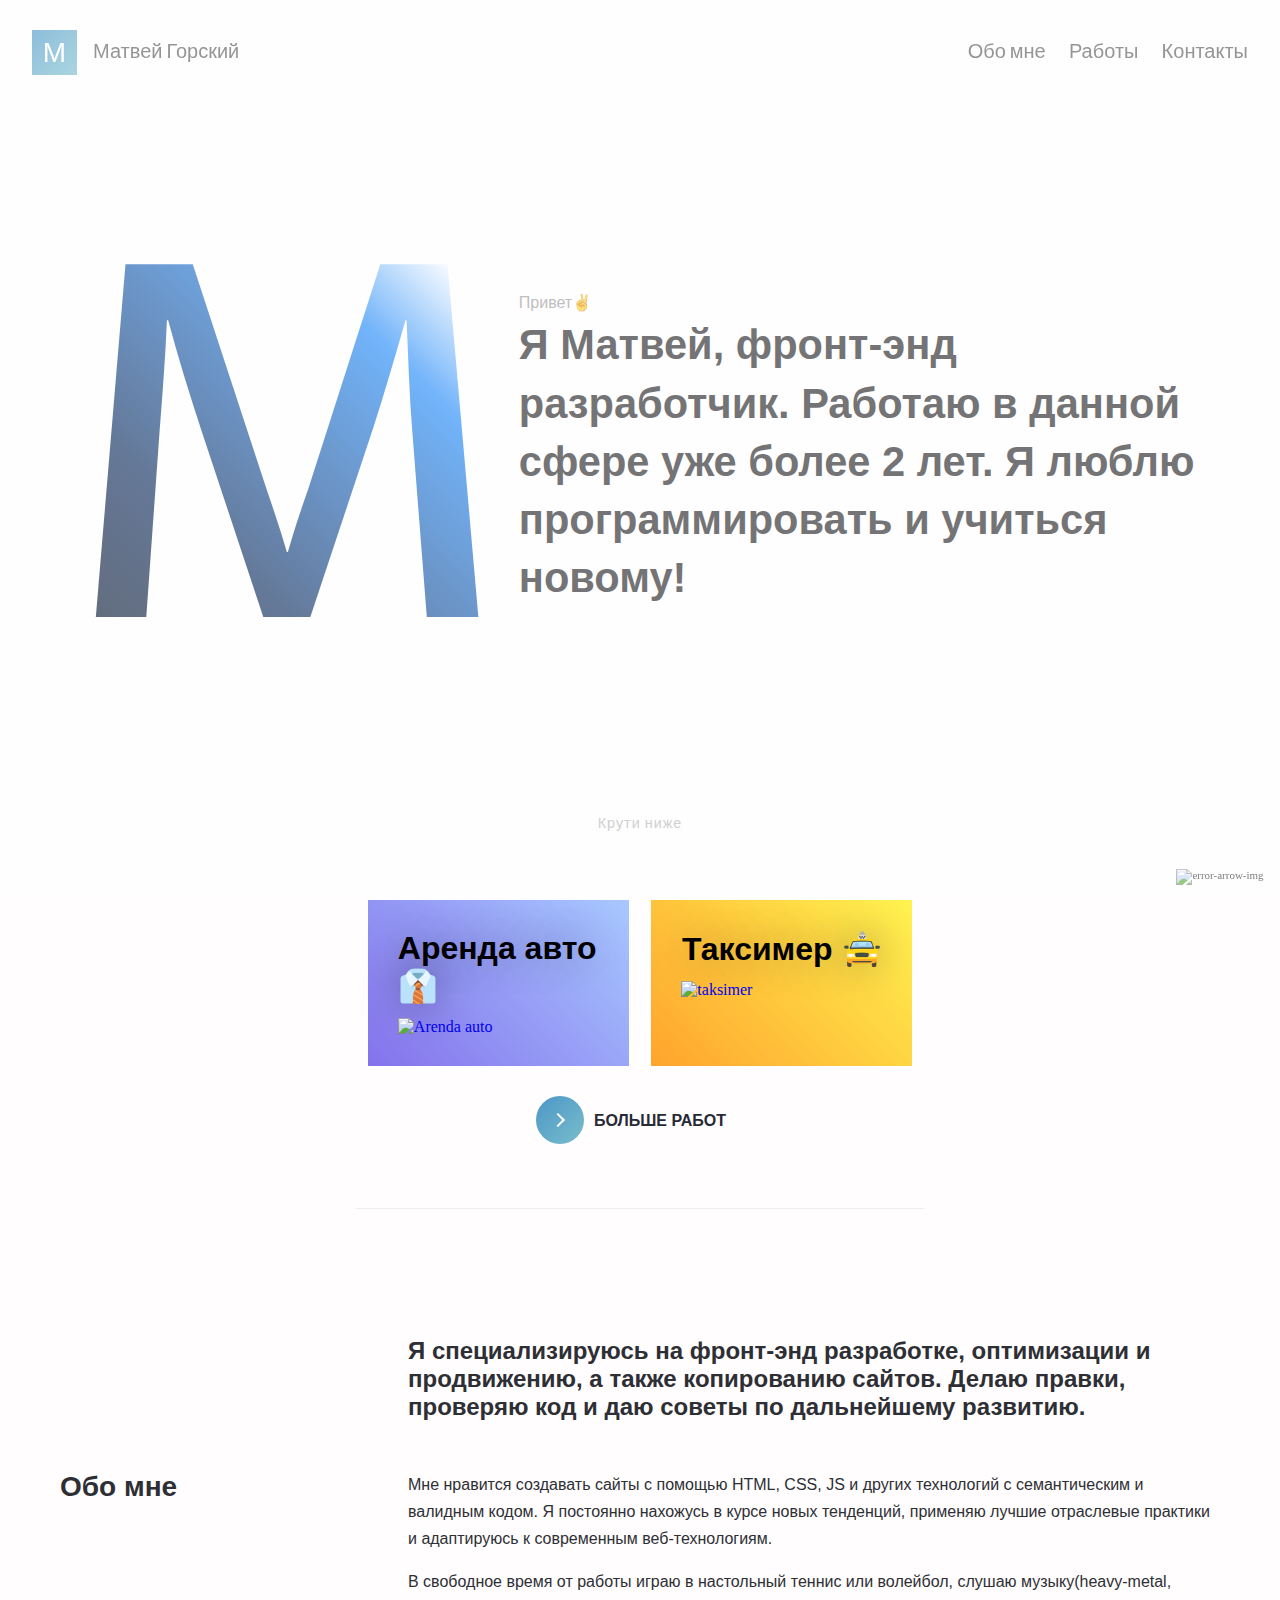
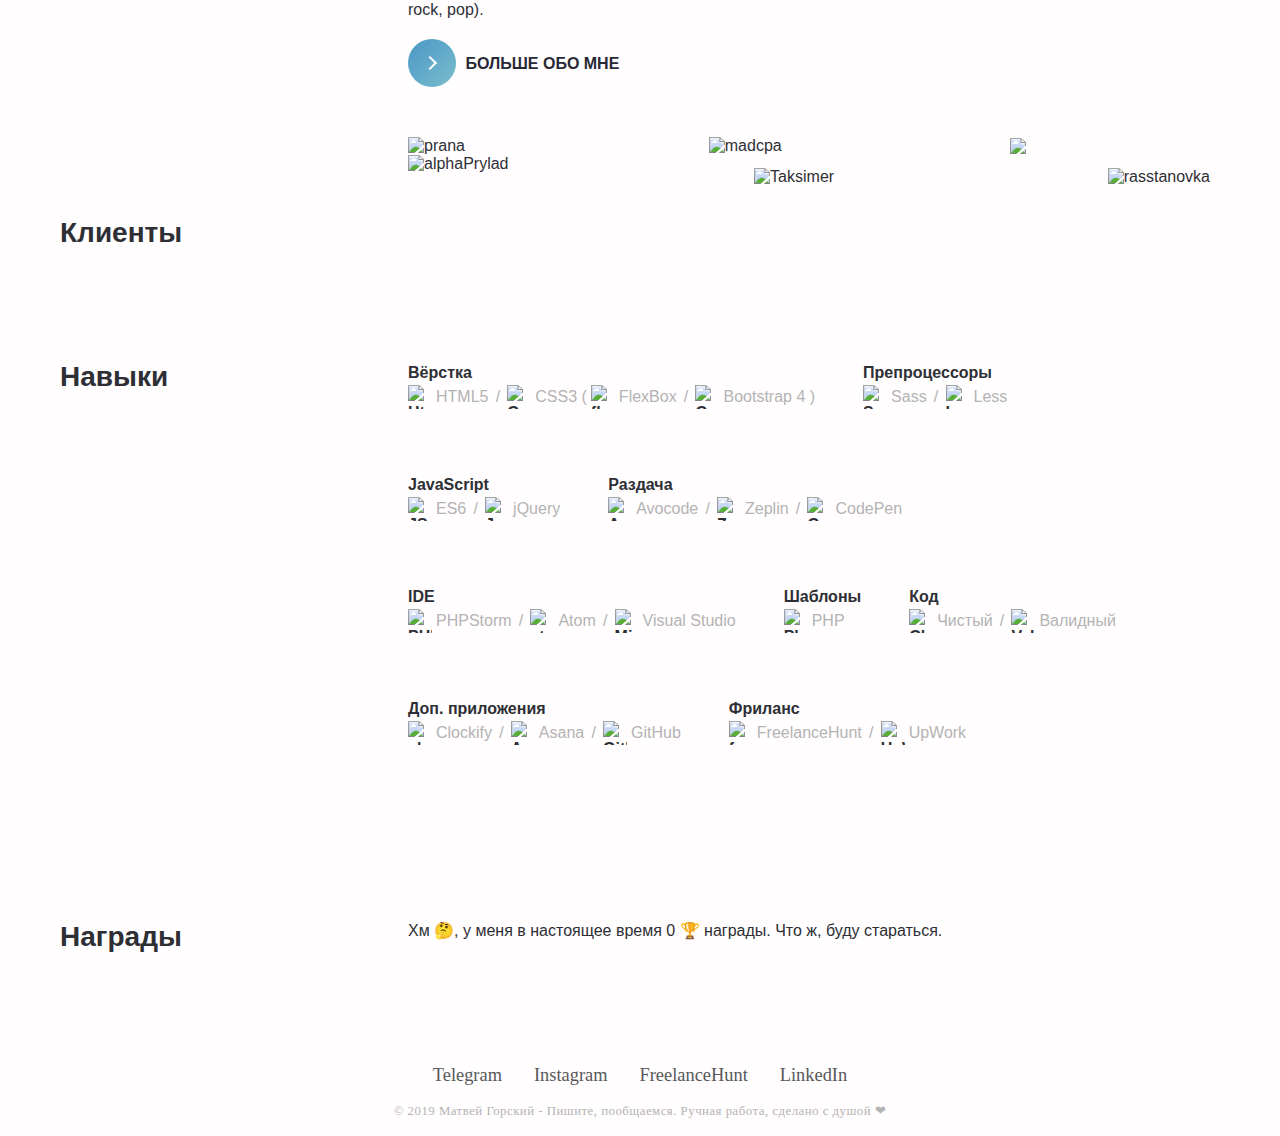
==== commit 332aaeed: "Update index.html" ====
--- a/index.html
+++ b/index.html
@@ -28,8 +28,7 @@
             <div class="item-4"></div>
             <div class="item-5"></div>
         </div>
-    </div>
-              
+    </div>    
     <div class="container"> 
         <section class="main-section">
             <header class="header" id="header">
@@ -50,13 +49,13 @@
                 </nav>
             </header>
             <section class="section section-main">
-                <div class="sign revealator-slidedown revealator-once revealator-delay4">
+                <div class="sign revealator-slideup revealator-once revealator-delay4">
                     <span class="sign__word">M</span>
                 </div>
-                <div class="section-main_text-block revealator-slideup revealator-delay8">
-                    <p class="text-grey">Привет✌️</p>
-                    <p class="section-main_text">Я Матвей, фронт-энд разработчик. Работаю в данной сфере уже более 2 лет. Я люблю программировать и учиться новому!</p>
-                </di v>
+                <div class="section-main_text-block">
+                    <p class="text-grey revealator-slideright revealator-delay4">Привет✌️</p>
+                    <p class="section-main_text revealator-slideup revealator-delay8">Я Матвей, фронт-энд разработчик. Работаю в данной сфере уже более 2 лет. Я люблю программировать и учиться новому!</p>
+                </div>
                 <p class="scroll-down-text text-grey">Крути ниже</p>
             </section>
            
@@ -92,9 +91,9 @@
                 <div class="info-headline">
                     <h3 class="info-headline_text">Обо мне</h3>
                 </div>
-                <div class="info-content revealator-slidedown revealator-once">
-                    <p class="info-content_text">Мне нравится создавать сайты с помощью HTML, CSS, JS и других технологий с семантическим и валидным кодом. Я постоянно нахожусь в курсе новых тенденций, применяю лучшие отраслевые практики и адаптируюсь к современным веб-технологиям.</p>
-                    <p class="info-content_text">В свободное время от работы играю в настольный теннис или волейбол, слушаю музыку(heavy-metal, rock, pop).</p>
+                <div class="info-content">
+                    <p class="info-content_text revealator-slidedown revealator-once">Мне нравится создавать сайты с помощью HTML, CSS, JS и других технологий с семантическим и валидным кодом. Я постоянно нахожусь в курсе новых тенденций, применяю лучшие отраслевые практики и адаптируюсь к современным веб-технологиям.</p>
+                    <p class="info-content_text revealator-slidedown revealator-once">В свободное время от работы играю в настольный теннис или волейбол, слушаю музыку(heavy-metal, rock, pop).</p>
                     <button class="learn-more button-about revealator-slidedown revealator-once">
                         <div class="circle">
                         <span class="icon arrow"></span>
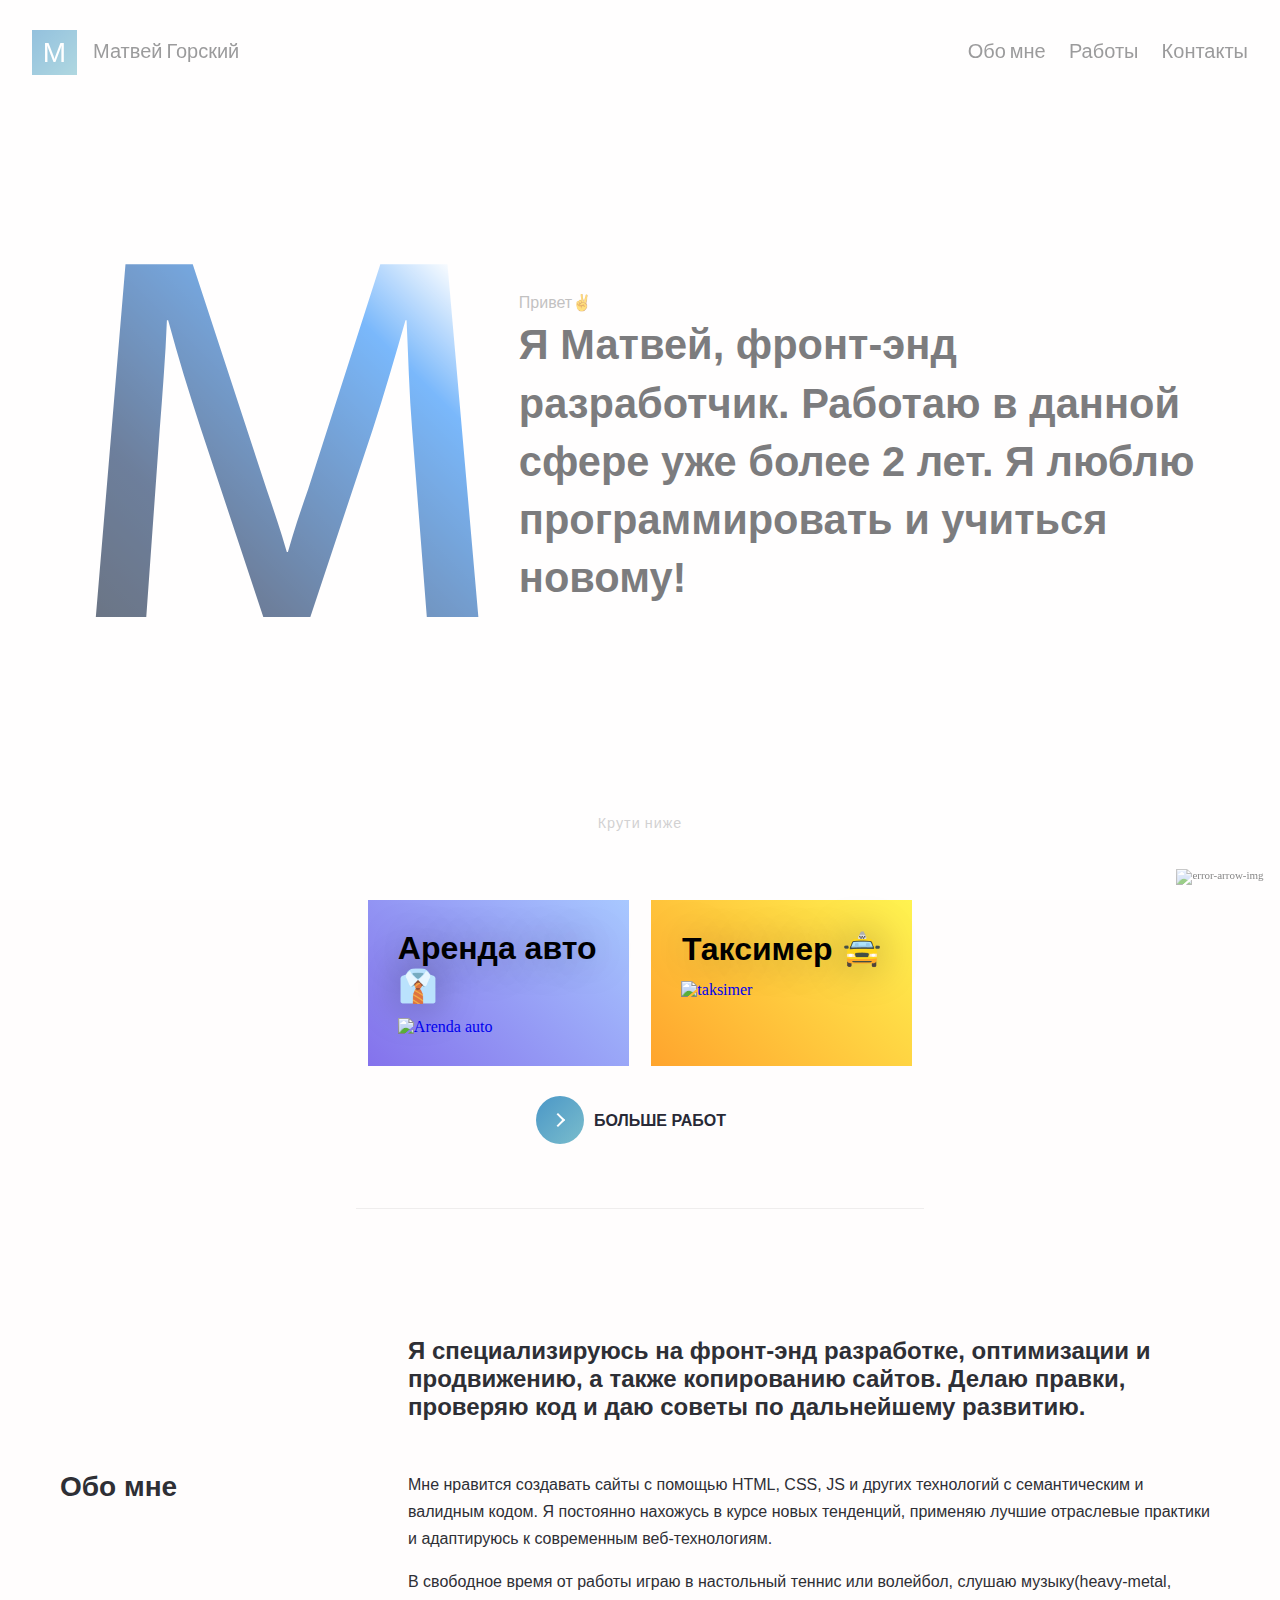
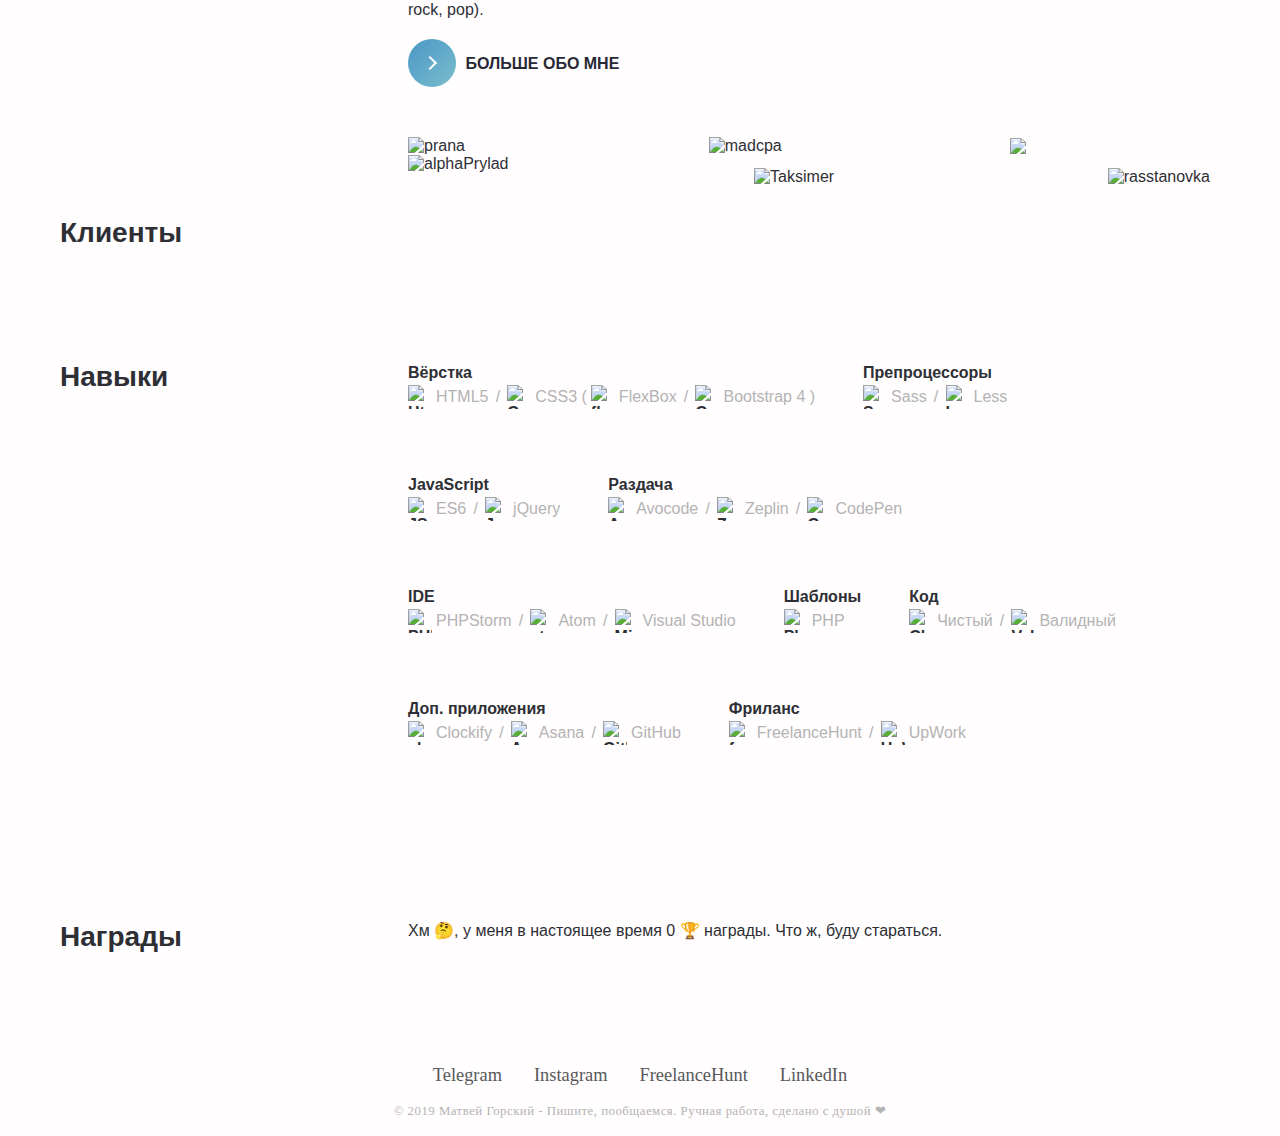
==== commit 9b78a9f4: "Update index.html" ====
--- a/index.html
+++ b/index.html
@@ -54,7 +54,7 @@
                 </div>
                 <div class="section-main_text-block">
                     <p class="text-grey revealator-slideright revealator-delay4">Привет✌️</p>
-                    <p class="section-main_text revealator-slideup revealator-delay8">Я Матвей, фронт-энд разработчик. Работаю в данной сфере уже более 2 лет. Я люблю программировать и учиться новому!</p>
+                    <p class="section-main_text">Я Матвей, фронт-энд разработчик. Работаю в данной сфере уже более 2 лет. Я люблю программировать и учиться новому!</p>
                 </div>
                 <p class="scroll-down-text text-grey">Крути ниже</p>
             </section>
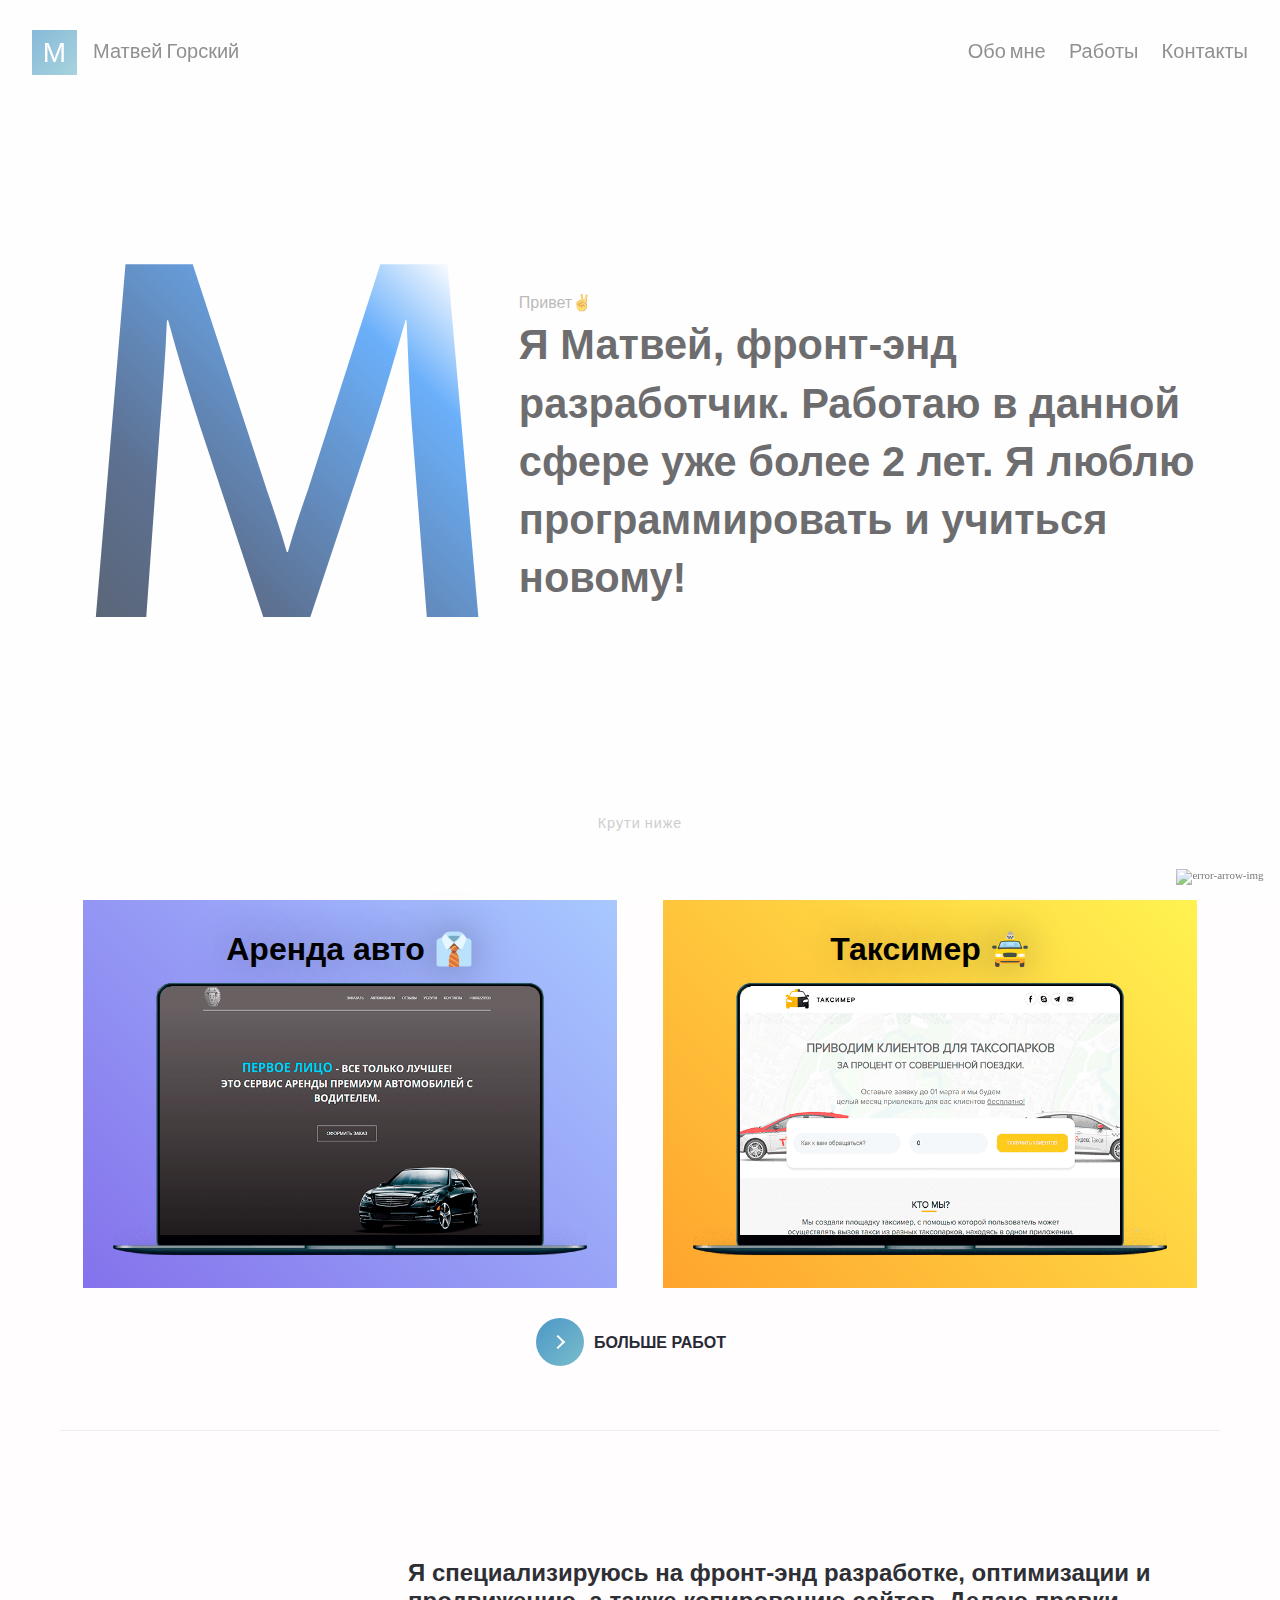
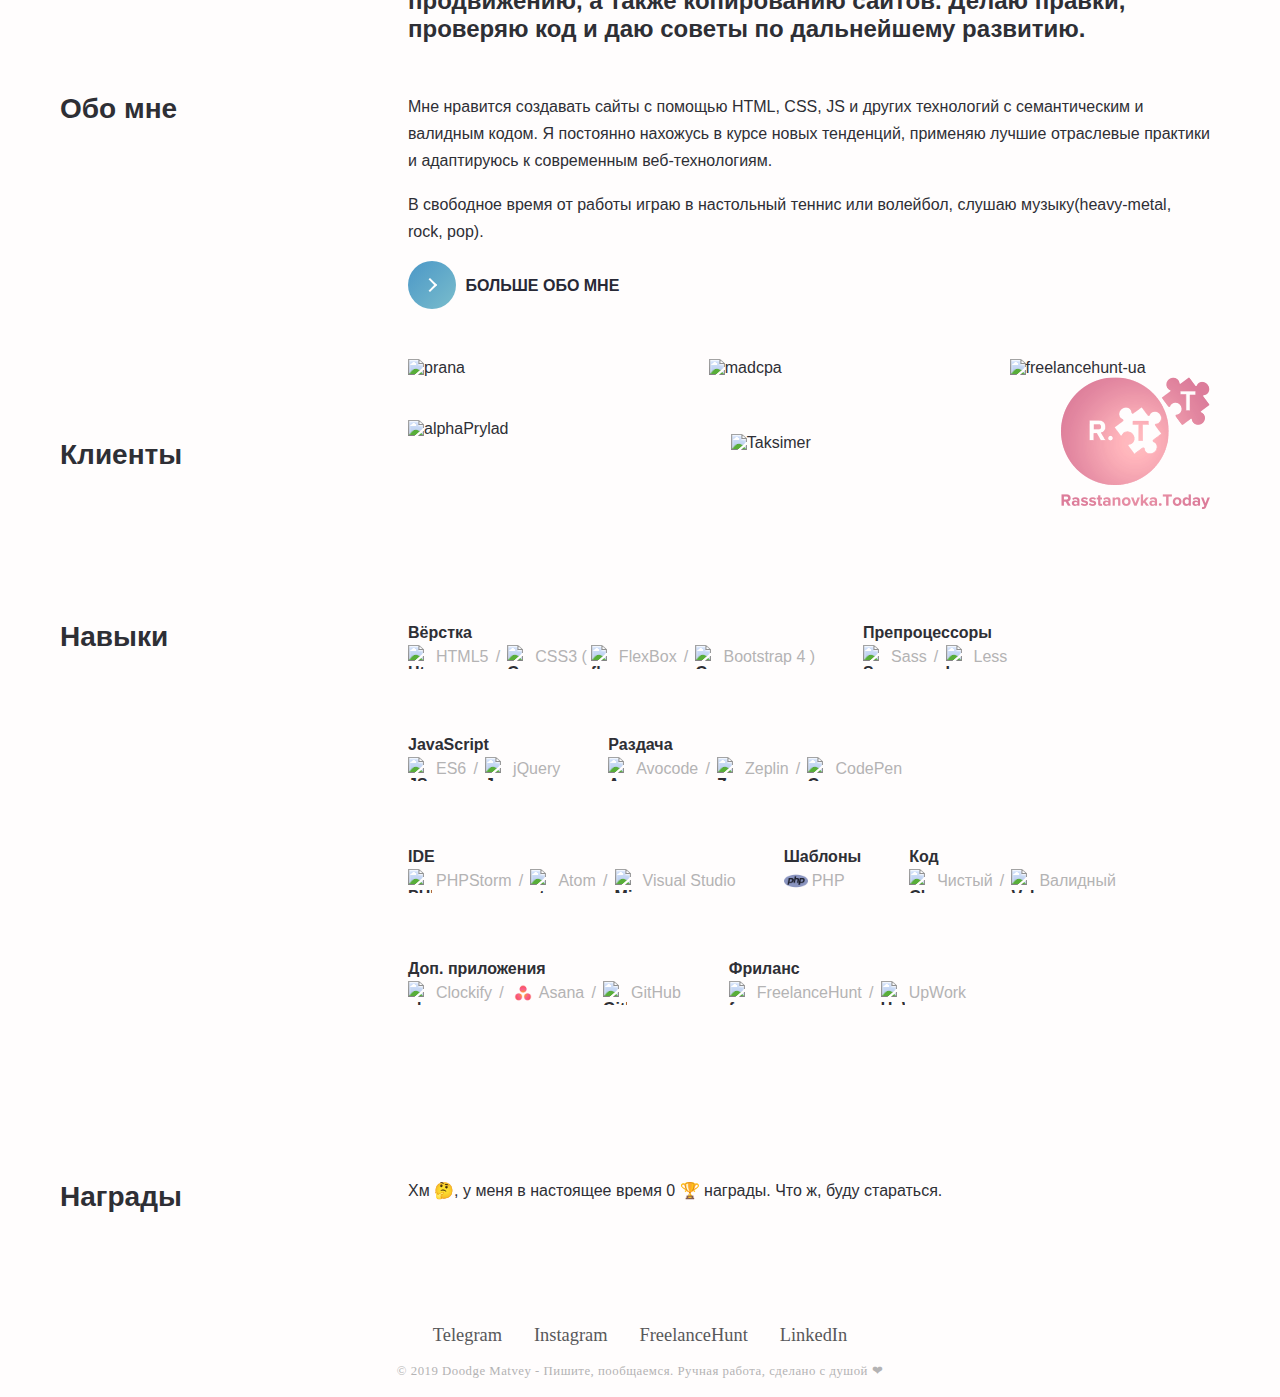
==== commit 8edb62bf: "add favicon" ====
--- a/index.html
+++ b/index.html
@@ -5,6 +5,7 @@
     <meta name="viewport" content="width=device-width, initial-scale=1.0">
     <meta http-equiv="X-UA-Compatible" content="ie=edge">
     <title>Matvey Gorskiy</title>
+    <link rel="SHORTCUT ICON" href="img/favicon.png" type="image/x-icon">
     <link rel="stylesheet" href="js/animation/revealator.css">
     <link rel="stylesheet" href="styles/css/main.css">
     <script src="https://ajax.googleapis.com/ajax/libs/jquery/1.11.0/jquery.min.js"></script>   
@@ -49,11 +50,11 @@
                 </nav>
             </header>
             <section class="section section-main">
-                <div class="sign revealator-slideup revealator-once revealator-delay4">
+                <div class="sign revealator-slidedown revealator-once revealator-delay4">
                     <span class="sign__word">M</span>
                 </div>
-                <div class="section-main_text-block">
-                    <p class="text-grey revealator-slideright revealator-delay4">Привет✌️</p>
+                <div class="section-main_text-block revealator-slideup revealator-delay8">
+                    <p class="text-grey revealator-slideright revealator-slideright-hi revealator-delay8">Привет✌️</p>
                     <p class="section-main_text">Я Матвей, фронт-энд разработчик. Работаю в данной сфере уже более 2 лет. Я люблю программировать и учиться новому!</p>
                 </div>
                 <p class="scroll-down-text text-grey">Крути ниже</p>
@@ -110,7 +111,7 @@
                     <div class="info-clients revealator-slidedown revealator-once">
                         <img class="clients-image" src="img/logo-dark.svg" alt="prana">
                         <img class="clients-image" src="img/madcpa.png" alt="madcpa">
-                        <img class="clients-image" src="img/freelancehunt-ru-ua.png">
+                        <img class="clients-image" src="img/freelancehunt-ru-ua.png" alt="freelancehunt-ua">
                     </div>
                     <div class="info-clients revealator-slidedown revealator-once">
                         <img class="clients-image alphaprylad-image" src="img/alphaPrylad.png" alt="alphaPrylad">
@@ -235,7 +236,7 @@
                 <li class="footer_item"><a class="footer_link" target="_blank" href="https://freelancehunt.com/freelancer/Matvey_Belov.html?r=mWga5">FreelanceHunt</a></li>
                 <li class="footer_item"><a class="footer_link" target="_blank" href="https://www.linkedin.com/in/%D0%BC%D0%B0%D1%82%D0%B2%D0%B5%D0%B9-%D0%B3%D0%BE%D1%80%D1%81%D0%BA%D0%B8%D0%B9-206b37176/">LinkedIn</a></li>
             </ul>
-            <p class="footer_copyright">© 2019 Матвей Горский - Пишите, пообщаемся. Ручная работа, сделано с душой ❤</p>
+            <p class="footer_copyright">© 2019 Doodge Matvey - Пишите, пообщаемся. Ручная работа, сделано с душой ❤</p>
         </footer>
         
     </div>
--- a/styles/css/main.css
+++ b/styles/css/main.css
@@ -4,6 +4,7 @@
 @font-face {
   font-family: Renogare;
   /* Имя шрифта */
+  font-display: auto;
   src: url("../../fonts/Renogare-Regular.otf");
   /* Путь к файлу со шрифтом */
 }
@@ -72,6 +73,7 @@
   bottom: 0;
   z-index: 9999;
   animation-delay: 1s;
+  width: 100%;
 }
 
 .preloader {
@@ -82,6 +84,7 @@
   overflow: hidden;
   animation-delay: 1s;
   margin-top: 0vh;
+  width: 100%;
 }
 
 .item-1 {
@@ -802,6 +805,7 @@
   flex-direction: column;
   align-items: center;
   padding: 4, 5 0 0 0;
+  width: 100%;
 }
 
 .footer_link-block {
@@ -902,11 +906,15 @@
 .main-title-block {
   padding-bottom: 1.5rem;
   font-size: 10vw;
+  width: 100%;
+  display: flex;
+  flex-direction: row;
+  justify-content: center;
 }
 
 .word {
   position: absolute;
-  top: 28%;
+  top: 17rem;
   left: 0;
   right: 0;
   margin: 0;
@@ -941,7 +949,7 @@
 
 .email-button .button-text {
   padding: 0;
-  top: -2px;
+  top: -3px;
 }
 
 .email-icon {
@@ -986,7 +994,7 @@
 }
 
 .word__padding {
-  top: 24.5%;
+  top: 14.9rem;
 }
 
 .about-content {
@@ -1122,15 +1130,34 @@
   .word {
     font-size: 15vw;
   }
+
+  .revealator-slideright-hi {
+    transform: translate(0, 0);
+    opacity: 1;
+  }
 }
 @media (max-width: 990px) {
   #toTop {
     width: 70px;
   }
 
+  .learn-more {
+    transform: translate(0, 0);
+    opacity: 1;
+  }
+
+  .revealator-slideright-hi {
+    transform: translate(-100px, 0);
+    opacity: 0;
+  }
+
   .revealator-slidedown {
-    transform: translate(0, 100px);
-    opacity: 0;
+    transform: translate(0, 0);
+    opacity: 1;
+  }
+
+  .sign {
+    transform: translate(0, -100px);
   }
 
   .section-main_text-block {
@@ -1315,7 +1342,7 @@
   }
 
   .word__padding {
-    top: 20%;
+    top: 12.5rem;
   }
 
   .headline__padding {
@@ -1328,7 +1355,7 @@
   }
 
   .contact_word {
-    top: 24%;
+    top: 14.4rem;
   }
 }
 @media (max-width: 768px) {
@@ -1392,7 +1419,7 @@
   }
 
   .word__padding {
-    top: 16%;
+    top: 9.9rem;
   }
 
   .main-title_headline {
@@ -1405,10 +1432,14 @@
   }
 
   .contact_word {
-    top: 20%;
+    top: 9.8rem;
   }
 }
 @media (max-width: 576px) {
+  .works_describe {
+    font-size: 1.8rem;
+  }
+
   .section-main_text {
     font-size: 1.8rem;
     margin-bottom: 6rem;
@@ -1432,7 +1463,7 @@
   }
 
   .footer_link {
-    font-size: 1rem;
+    font-size: 0.9rem;
   }
 
   .logo-name__hidden {
@@ -1464,7 +1495,7 @@
   }
 
   .about_word {
-    top: 13%;
+    top: 8rem;
     font-size: 20vw;
   }
 
@@ -1476,11 +1507,40 @@
     font-size: 20vw;
   }
 
+  .word_work {
+    font-size: 25vw;
+  }
+
   .section-main {
     justify-content: space-between;
   }
+
+  .contact_text {
+    font-size: 1.2rem;
+    width: 100%;
+  }
+
+  .contact .main-title_headline {
+    font-size: 1.8rem;
+  }
+
+  .contact .main-title-block {
+    padding-bottom: 0;
+  }
+
+  .contact_word {
+    font-size: 16vw;
+  }
 }
 @media (max-width: 438px) {
+  .email-button {
+    width: 12rem;
+  }
+
+  .email-icon {
+    display: none;
+  }
+
   .section-portfolio {
     margin-bottom: 2rem;
   }
@@ -1531,17 +1591,8 @@
     transform: translate(1rem, 0);
   }
 
-  .word {
-    font-size: 25vw;
-  }
-
   .about .main-title_headline {
     padding: 2.3rem 0 2rem 0rem;
-  }
-
-  .about_word {
-    top: 13%;
-    font-size: 20vw;
   }
 
   .email-button .email-icon {
@@ -1559,11 +1610,26 @@
   .section-portfolio {
     margin-top: 4rem;
   }
+
+  .email-button .button-text {
+    padding: 0;
+    top: 0px;
+    margin-left: 30px;
+  }
+
+  .contact_text {
+    font-size: 1rem;
+    line-height: 1.5;
+  }
 }
 @media (max-width: 380px) {
   .works_describe {
     font-size: 1.4rem;
   }
+
+  .contact .main-title_headline {
+    font-size: 1.7rem;
+  }
 }
 @media (max-width: 350px) {
   .logo_name {
@@ -1578,6 +1644,16 @@
   .section-main_text {
     font-size: 2.9rem;
   }
+
+  .revealator-slideright-hi {
+    transform: translate(0, 0);
+    opacity: 1;
+  }
+
+  .section-main_text-block {
+    transform: translate(0px, 100px);
+    opacity: 0;
+  }
 }
 @media (min-width: 1450px) {
   .info-content {
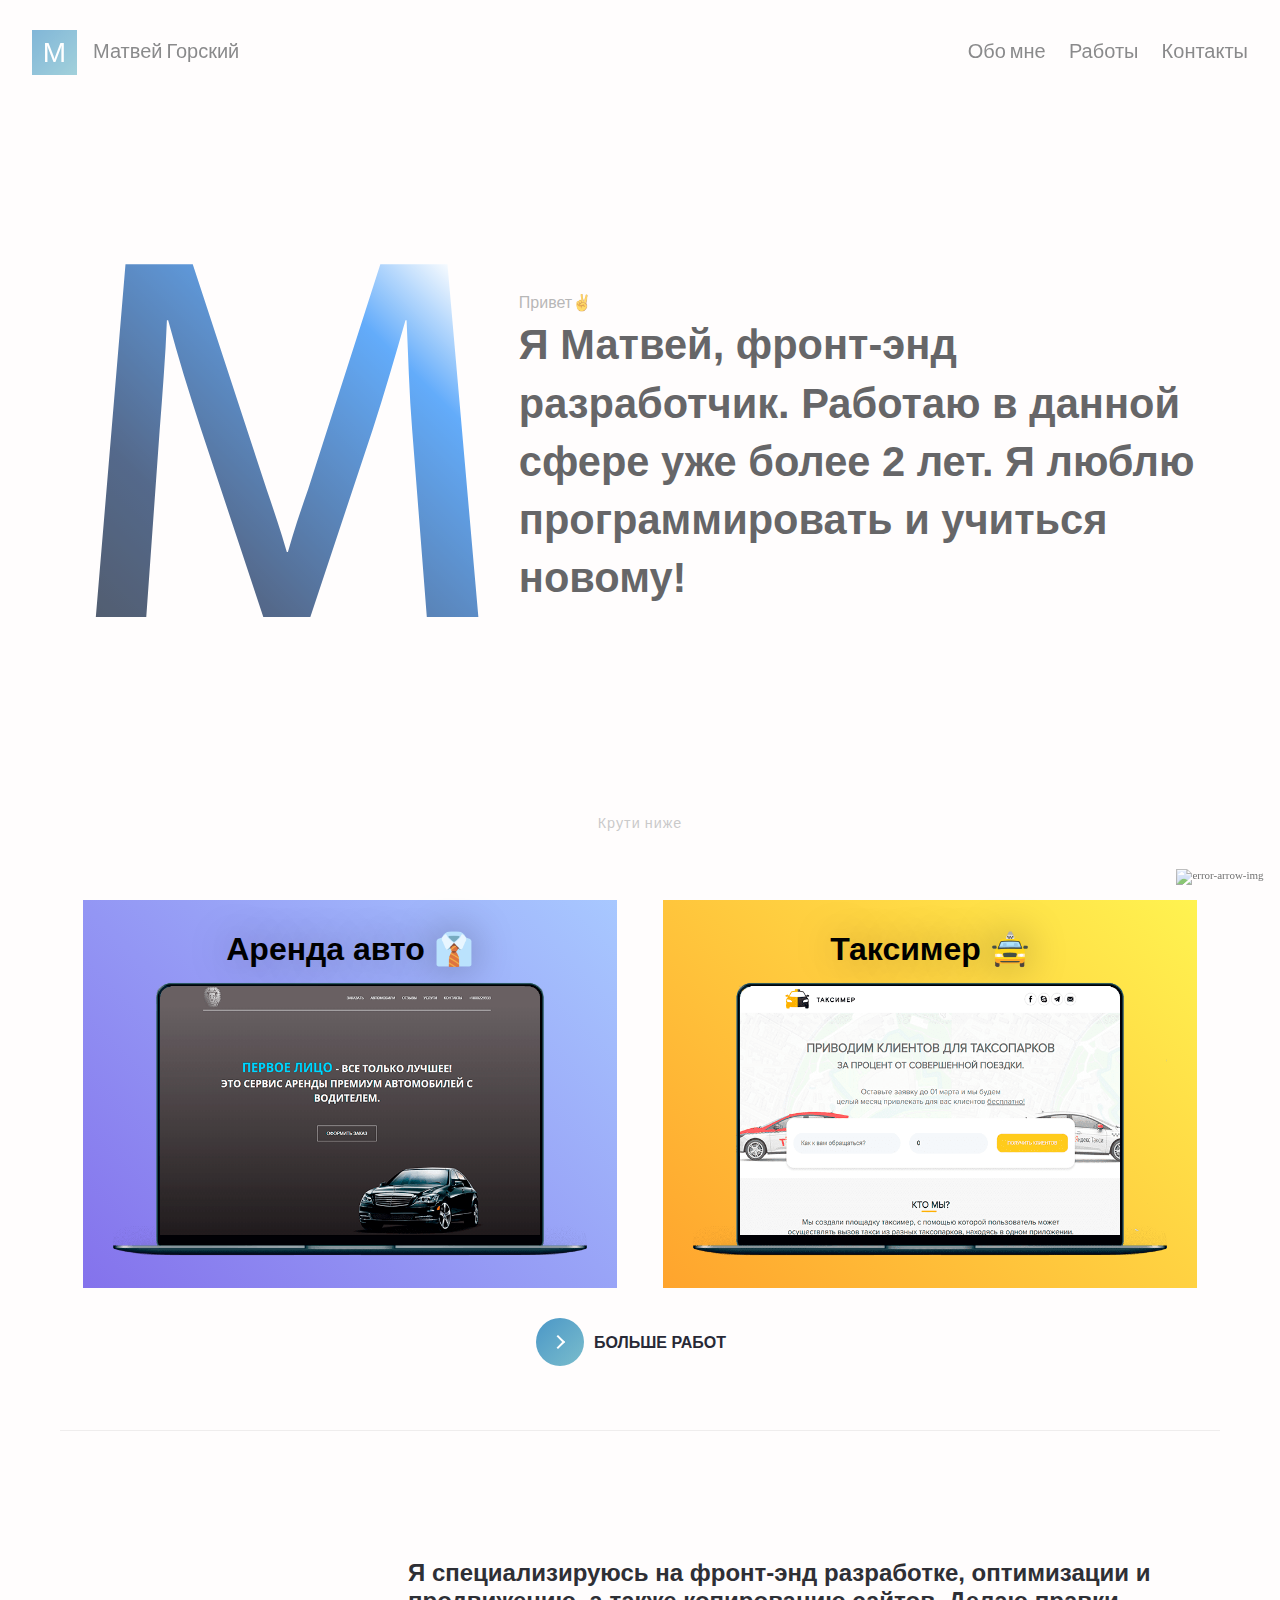
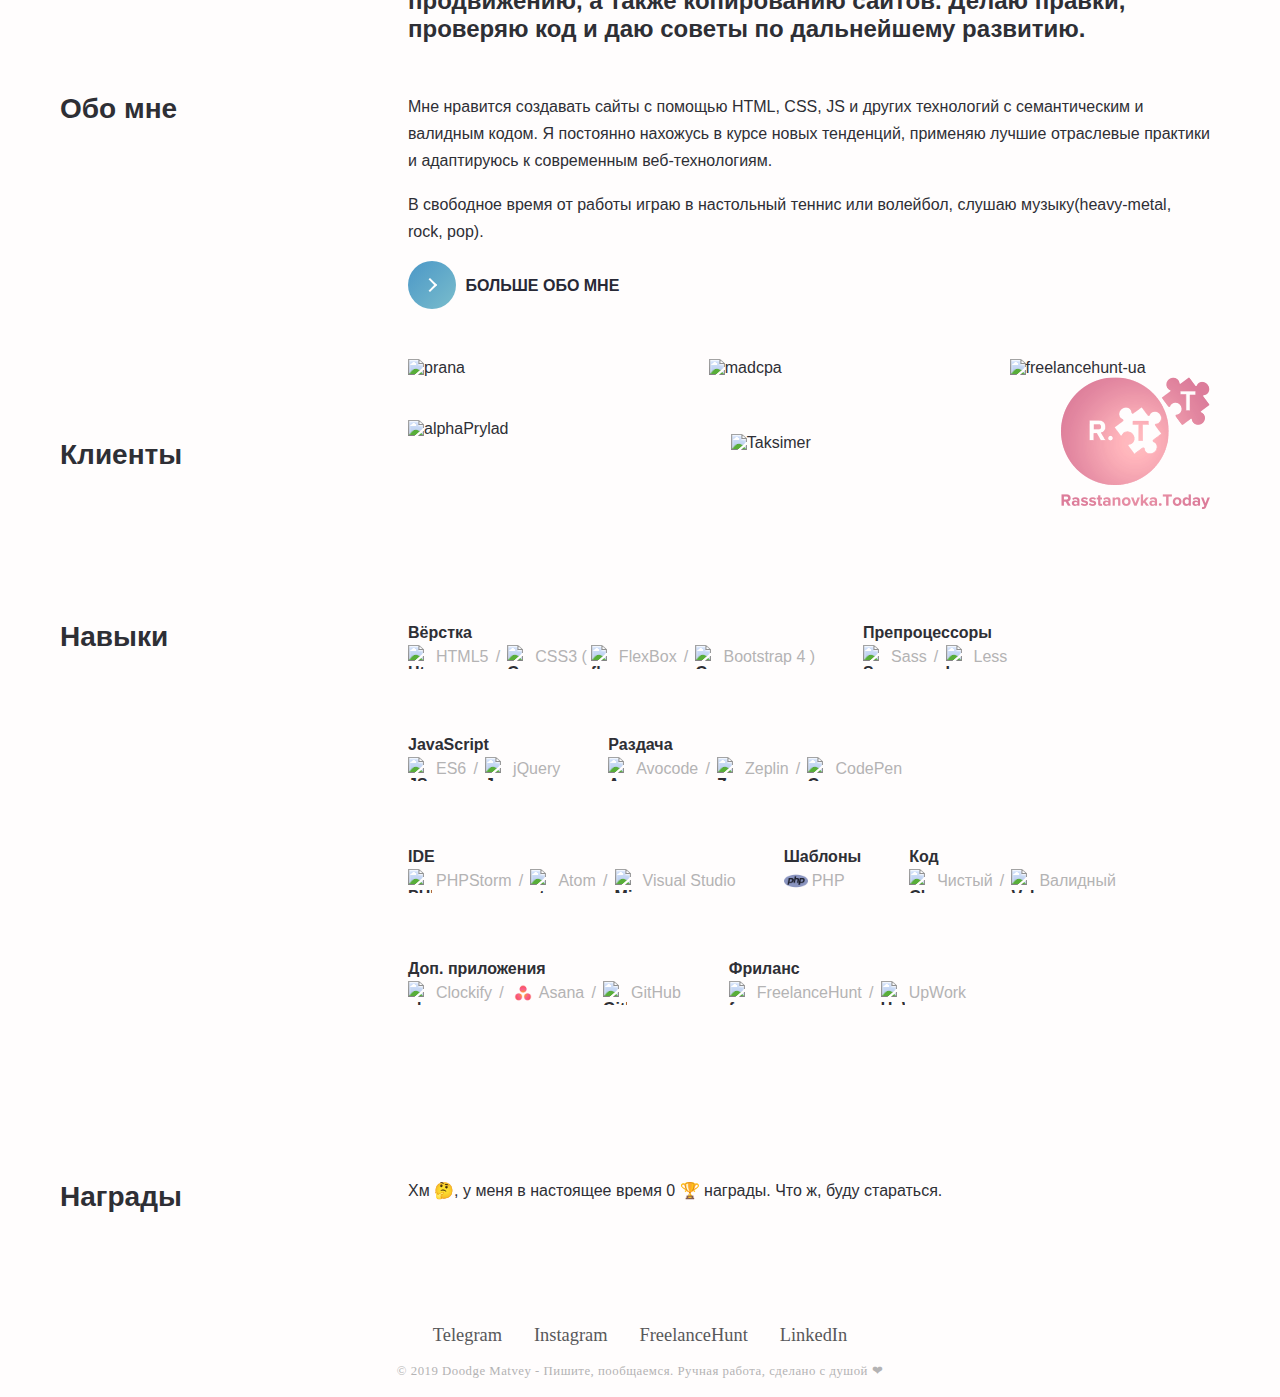
==== commit 5e0fb863: "favicon.ico" ====
--- a/index.html
+++ b/index.html
@@ -5,7 +5,7 @@
     <meta name="viewport" content="width=device-width, initial-scale=1.0">
     <meta http-equiv="X-UA-Compatible" content="ie=edge">
     <title>Matvey Gorskiy</title>
-    <link rel="SHORTCUT ICON" href="img/favicon.png" type="image/x-icon">
+    <link rel="SHORTCUT ICON" href="img/favicon.ico" type="image/x-icon">
     <link rel="stylesheet" href="js/animation/revealator.css">
     <link rel="stylesheet" href="styles/css/main.css">
     <script src="https://ajax.googleapis.com/ajax/libs/jquery/1.11.0/jquery.min.js"></script>   
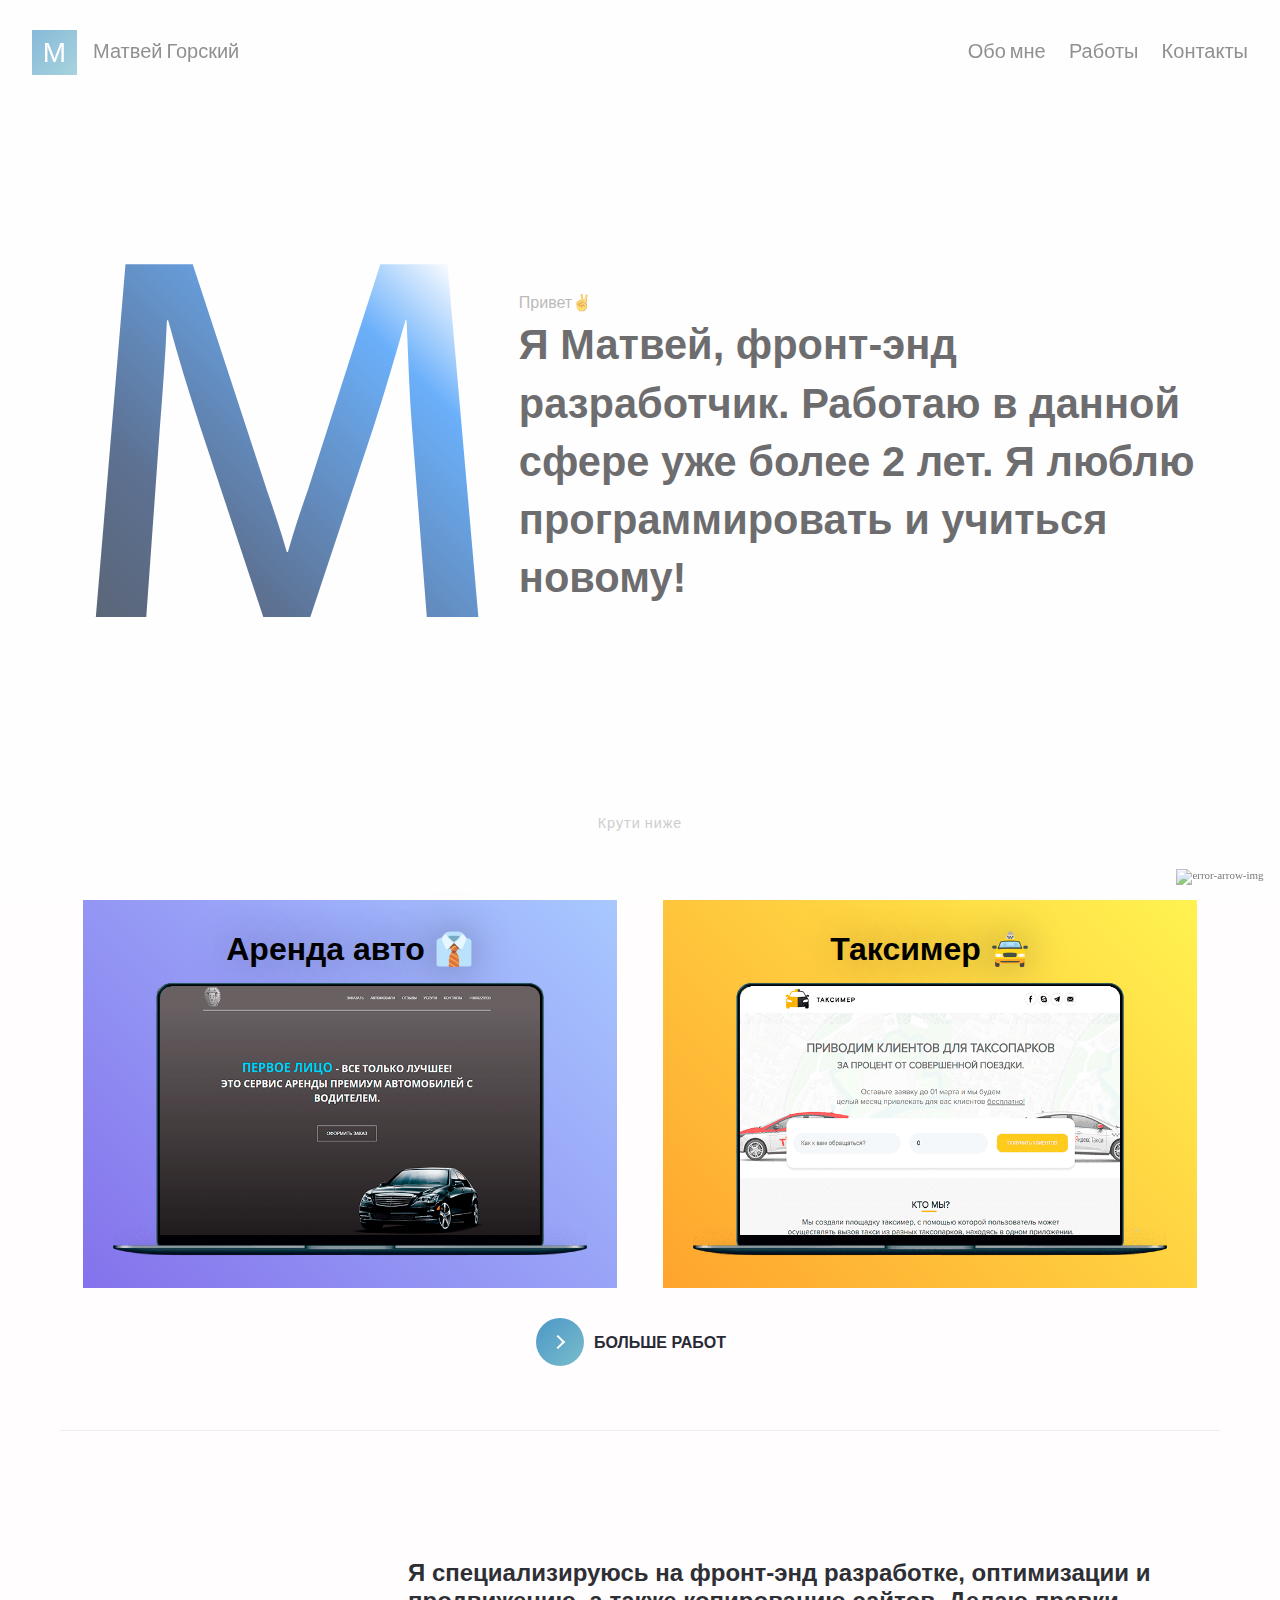
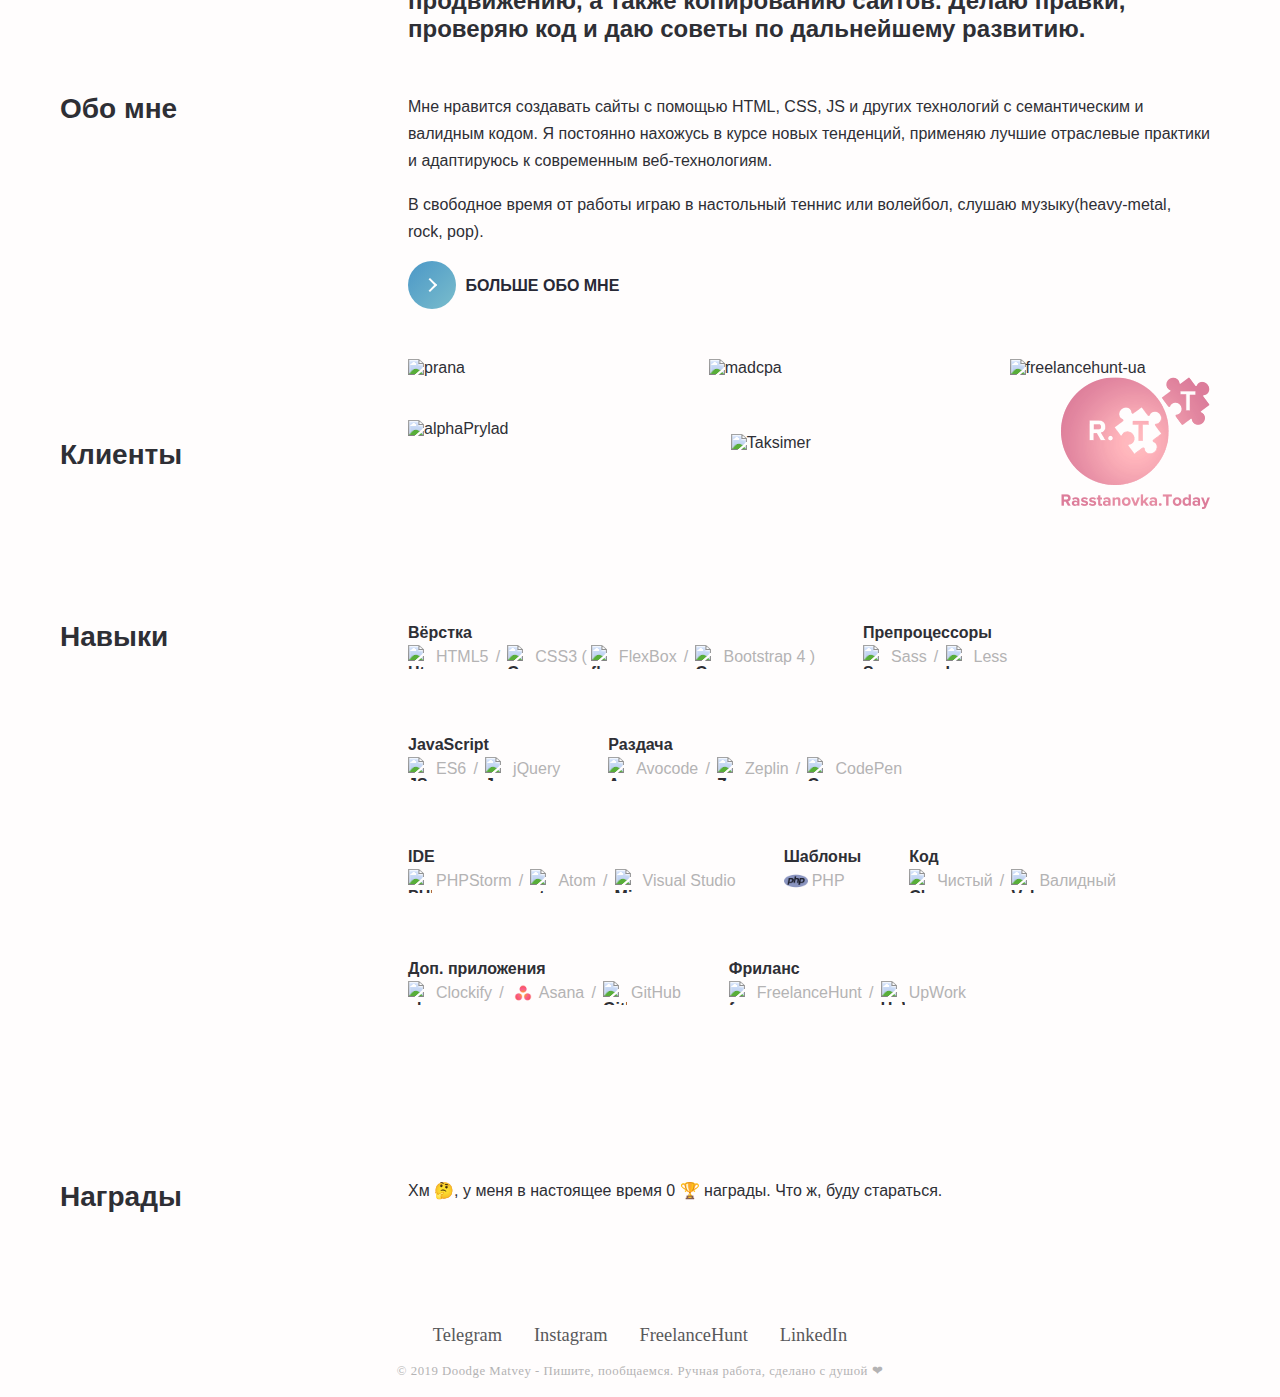
==== commit 21ba26c8: "auto-link" ====
--- a/index.html
+++ b/index.html
@@ -65,7 +65,7 @@
             
             <div class="works">
                 <div class="works_item works_item__dark revealator-slidedown revealator-once">
-                    <a href="http://arendauto.zzz.com.ua/" target="_blank" class="works-link">
+                    <a href="https://doodgematvey.github.io/Arenda-Auto/" target="_blank" class="works-link">
                         <h3 class="works_describe">Аренда авто 👔</h3>
                         <img class="image-portfolio image-portfolio-first" src="img/laptop.png" alt="Arenda auto">
                     </a>
--- a/styles/css/main.css
+++ b/styles/css/main.css
@@ -441,6 +441,10 @@
   -moz-user-select: none;
   -ms-user-select: none;
   user-select: none;
+}
+
+.text-h2_about-bold {
+  font-family: cursive;  
 }
 
 /*-- Animation Keyframes --*/
@@ -1621,6 +1625,18 @@
     font-size: 1rem;
     line-height: 1.5;
   }
+
+  .word__padding {
+    top: 8.9rem;
+  }
+
+  .portfolio .main-title_headline {
+    padding: 1rem 0 3.5rem 0rem;
+  }
+
+  .about_word {
+    top: 8rem;
+  }
 }
 @media (max-width: 380px) {
   .works_describe {
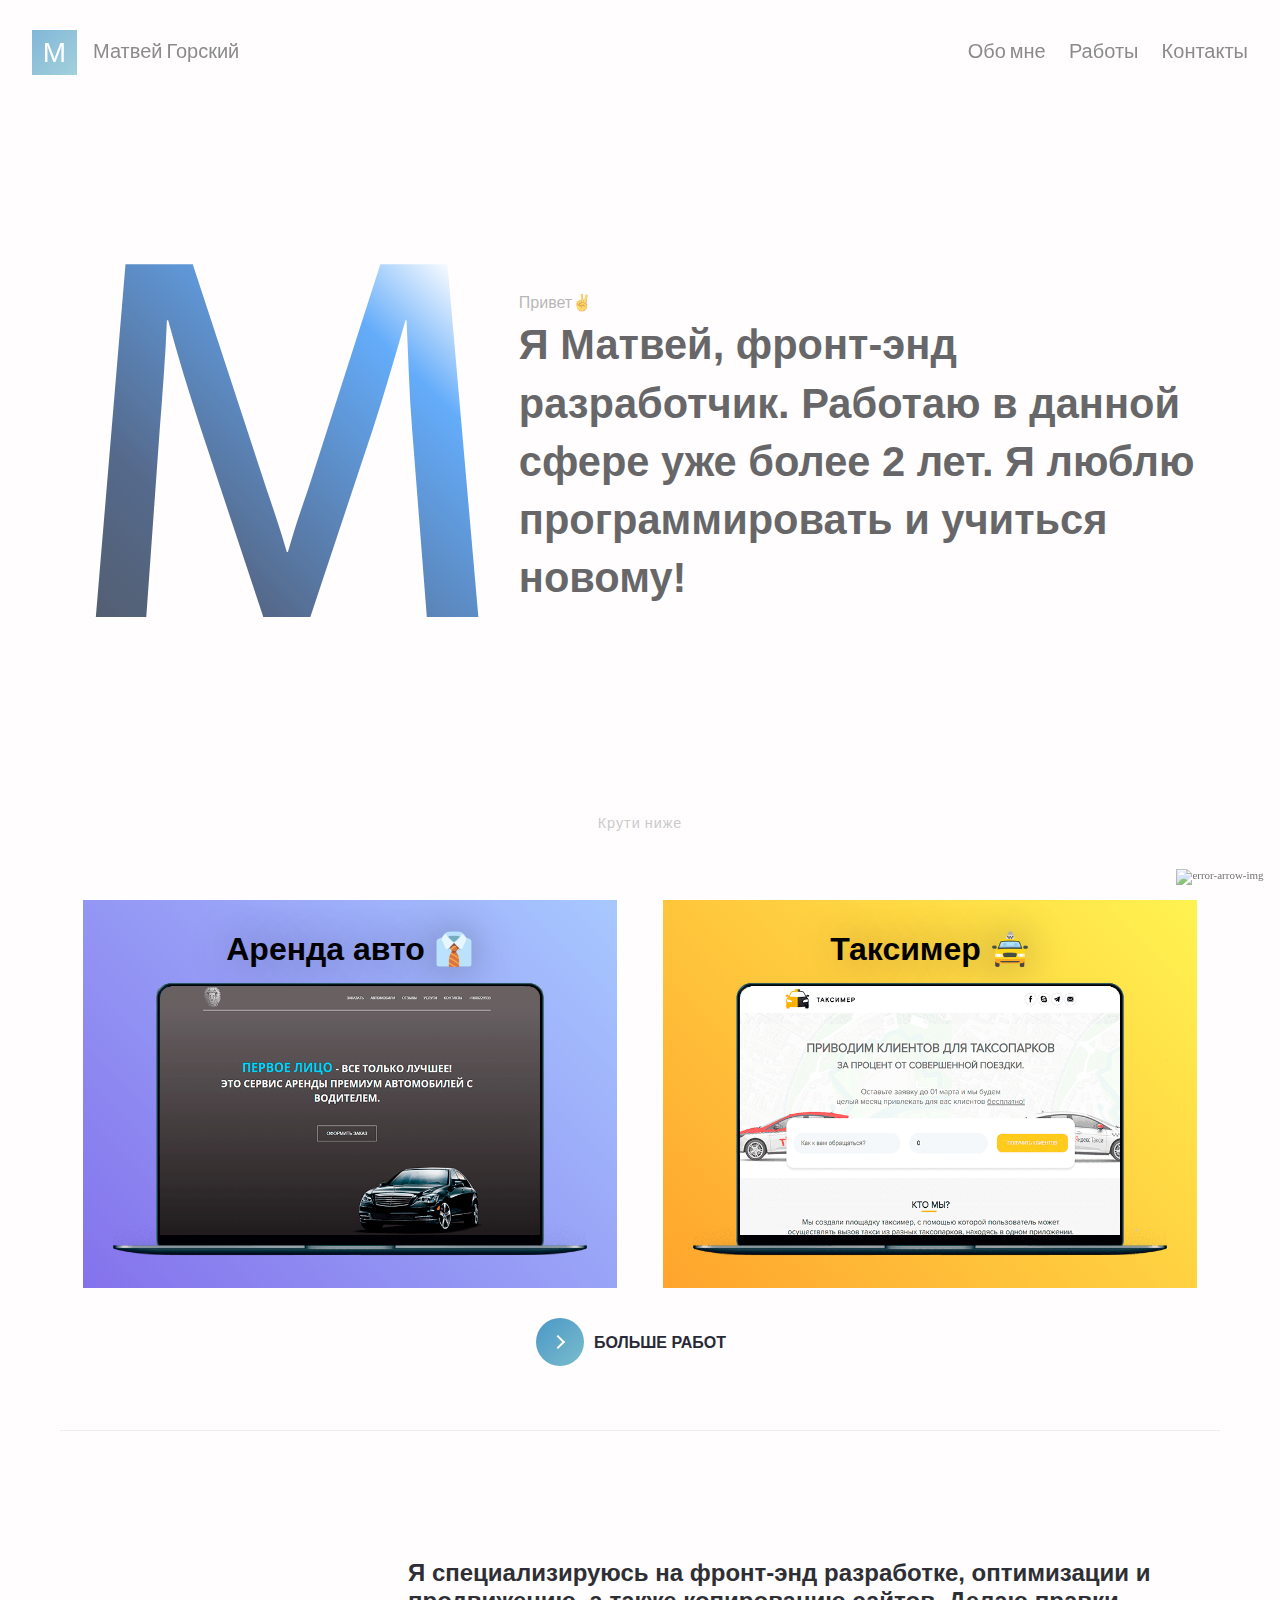
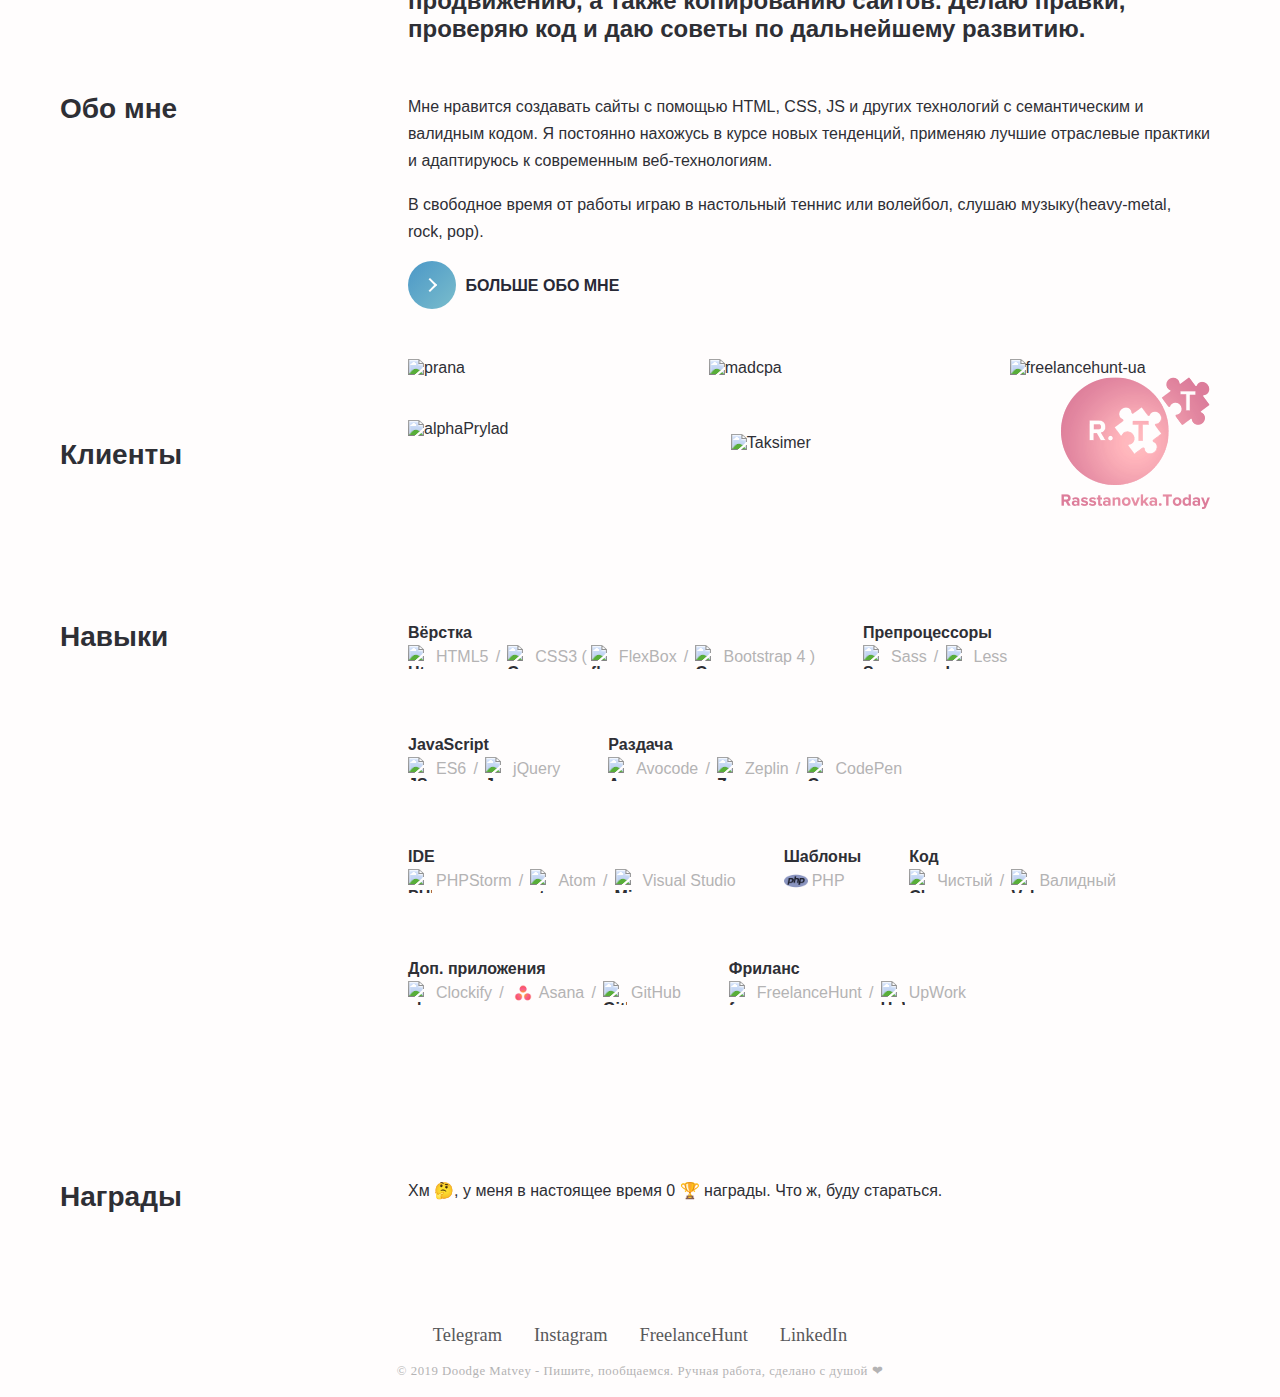
==== commit 8084e8fb: "change link taksimer" ====
--- a/index.html
+++ b/index.html
@@ -4,6 +4,7 @@
     <meta charset="UTF-8">
     <meta name="viewport" content="width=device-width, initial-scale=1.0">
     <meta http-equiv="X-UA-Compatible" content="ie=edge">
+    <meta name='freelancehunt' content='7f66679e9170869' />
     <title>Matvey Gorskiy</title>
     <link rel="SHORTCUT ICON" href="img/favicon.ico" type="image/x-icon">
     <link rel="stylesheet" href="js/animation/revealator.css">
@@ -19,6 +20,7 @@
     </script>
 
     <script src="js/main.js"></script> 
+    
 </head>
 <body>
     <div class="preloader-main">
@@ -71,7 +73,7 @@
                     </a>
                 </div>
                  <div class="works_item works_item__light revealator-slidedown revealator-once">
-                    <a href="http://taksimerr.zzz.com.ua/" target="_blank" class="works-link">
+                    <a href="https://doodgematvey.github.io/Taksimer/" target="_blank" class="works-link">
                         <h3 class="works_describe">Таксимер 🚖</h3>
                         <img class="image-portfolio image-portfolio-sec" src="img/s-portf.png" alt="taksimer">
                     </a>
